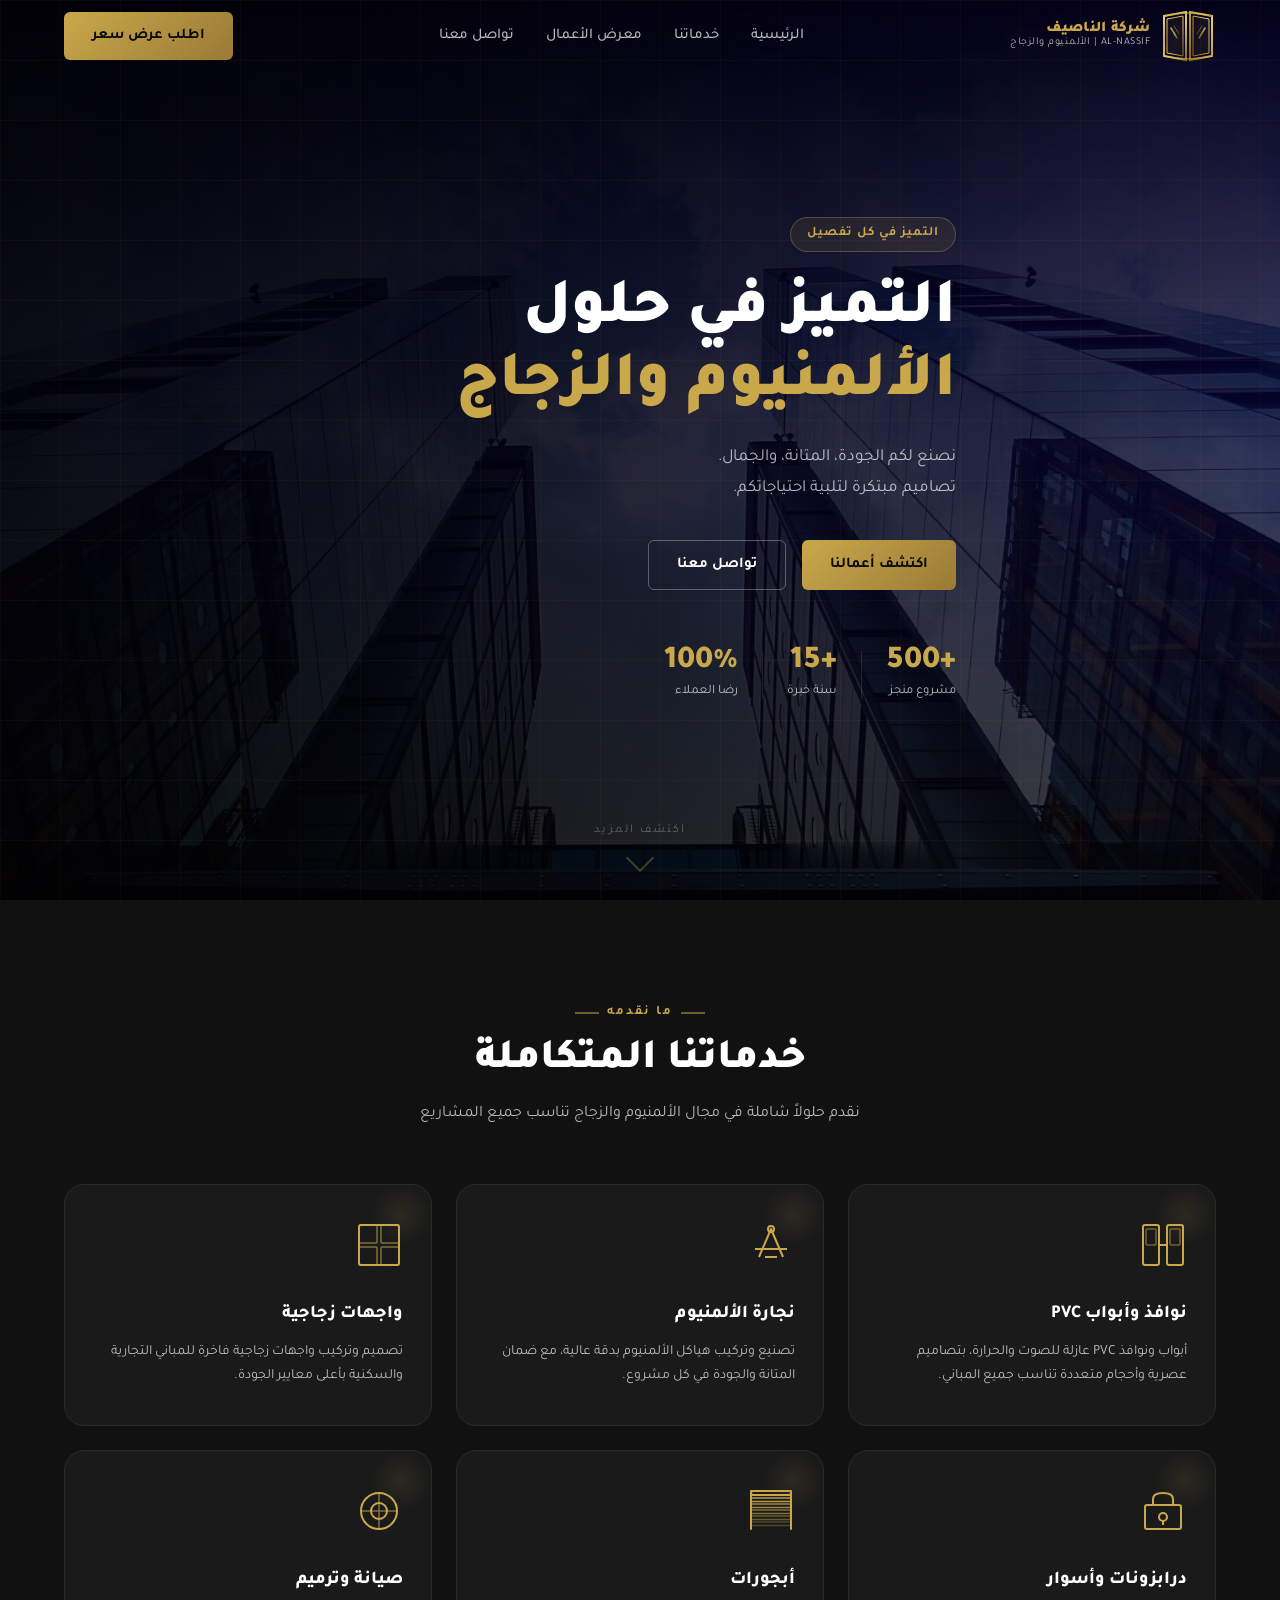
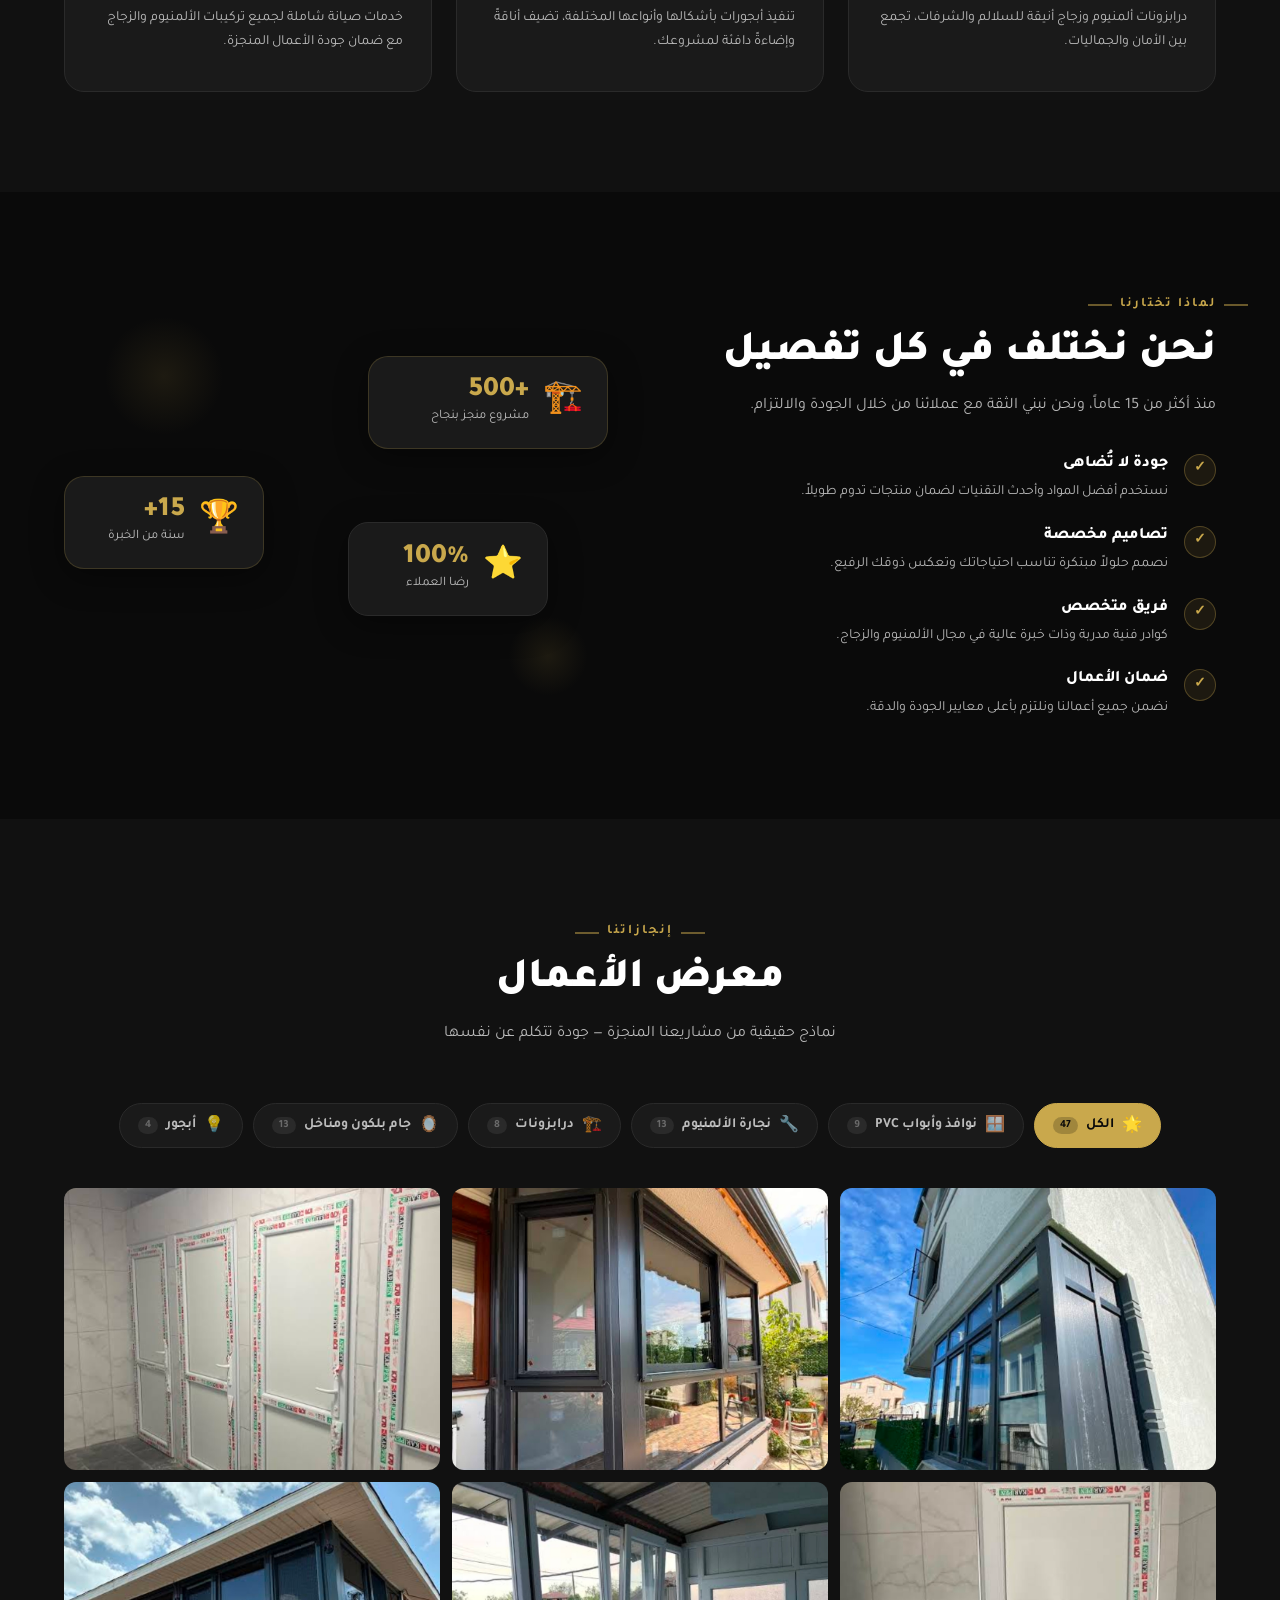
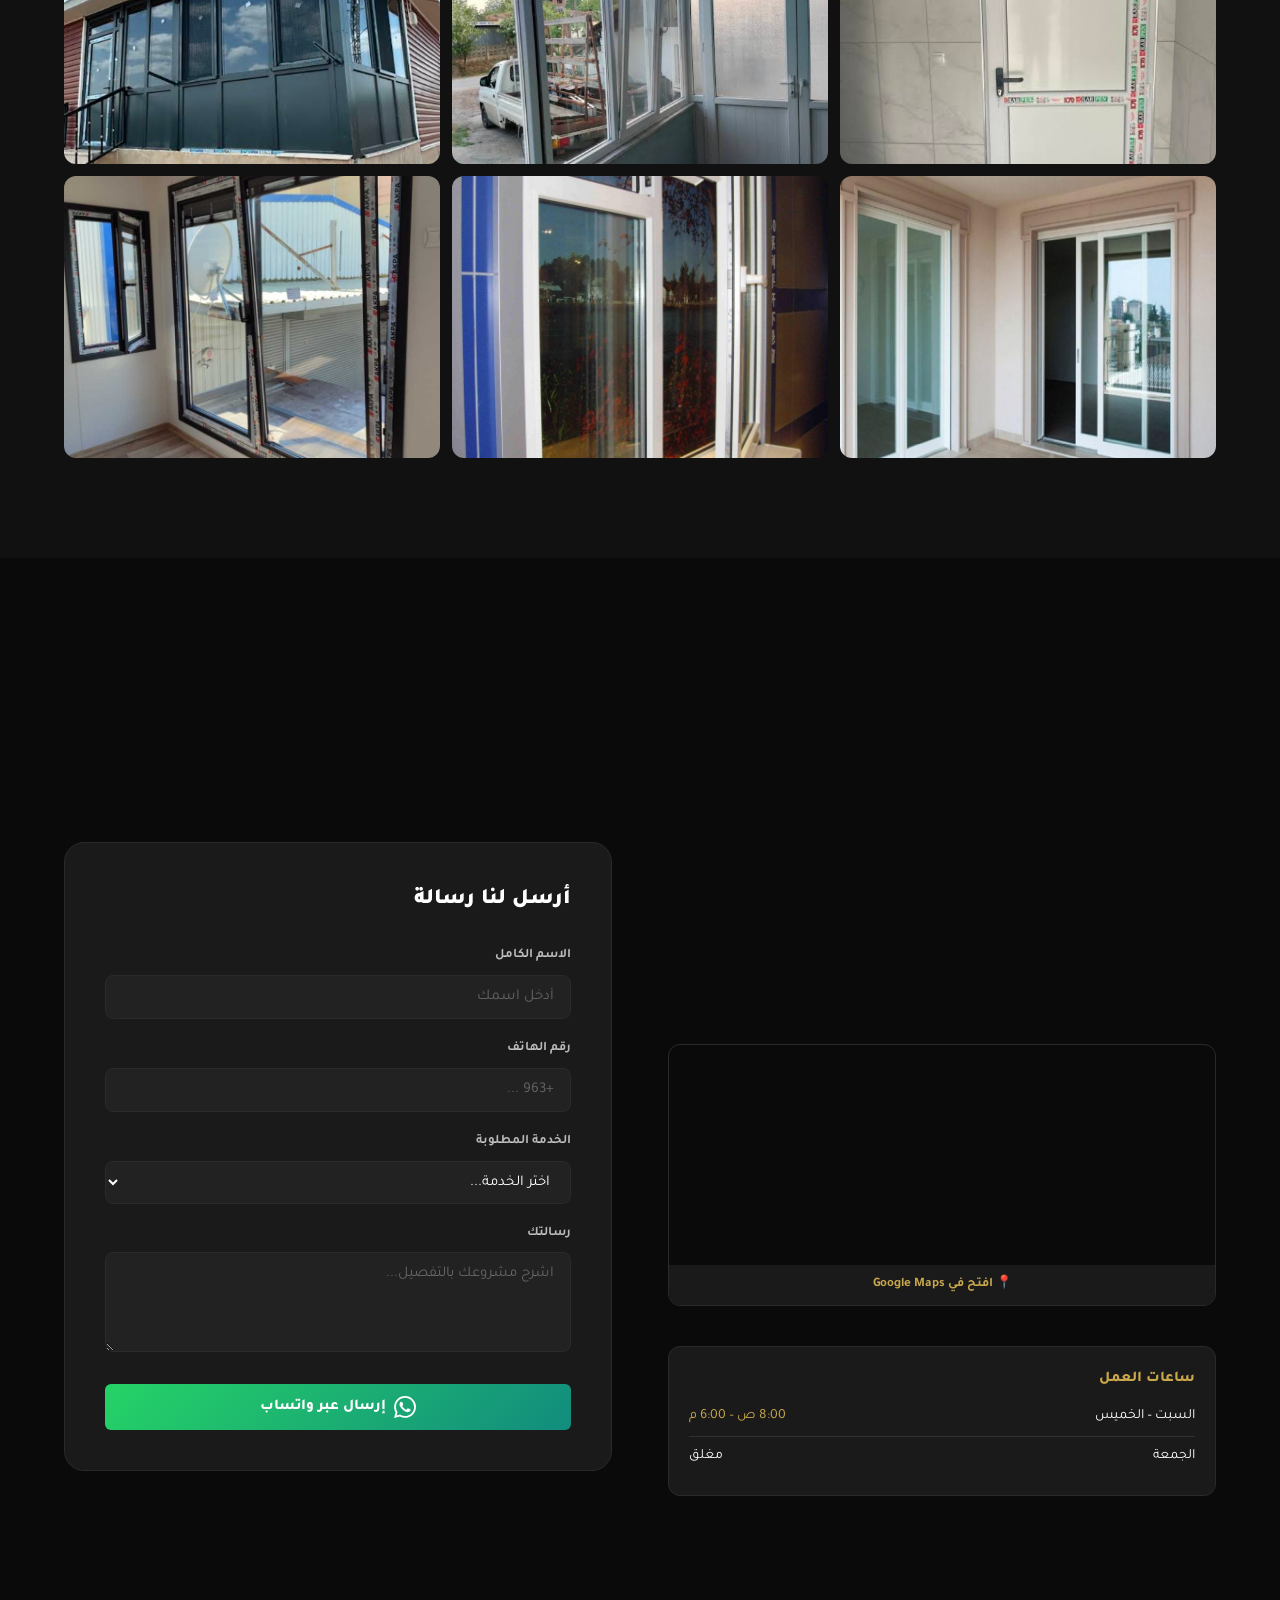
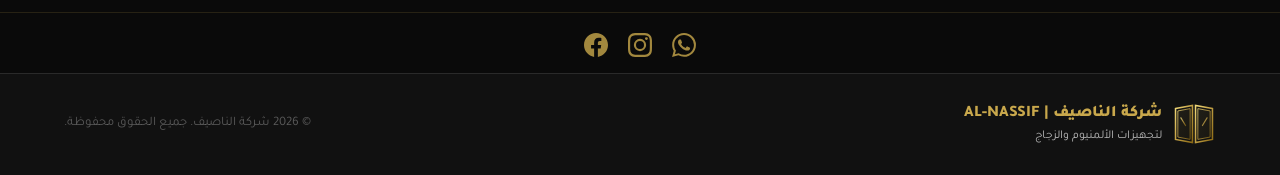
==== index.html @ 2a42f758 "Add files via upload" ====
<!DOCTYPE html>
<html lang="ar" dir="rtl">
<head>
  <meta charset="UTF-8" />
  <meta name="viewport" content="width=device-width, initial-scale=1.0" />
  <title>شركة الناصيف لتجهيزات الألمنيوم والزجاج</title>
  <link rel="preconnect" href="https://fonts.googleapis.com" />
  <link rel="preconnect" href="https://fonts.gstatic.com" crossorigin />
  <link href="https://fonts.googleapis.com/css2?family=Tajawal:wght@300;400;500;700;800;900&display=swap" rel="stylesheet" />
  <link rel="stylesheet" href="style.css" />
<title>شركة الناصيف | نوافذ وأبواب PVC وألمنيوم – حلب وأعزاز</title>
<meta name="description" content="شركة الناصيف لتجهيزات الألمنيوم والزجاج – تركيب نوافذ PVC، أبواب ألمنيوم، درابزونات، واجهات زجاجية في حلب وأعزاز  . أكثر من 15 سنة خبرة." />
<meta name="keywords" content="شبابيك PVC, أبواب ألمنيوم, شركة الناصيف, تركيب شبابيك حلب, ابحور أعزاز, درابزونات ألمنيوم, واجهات زجاجية, ريف حلب, نجارة ألمنيوم" />
<meta name="robots" content="index, follow" />
<link rel="canonical" href="https://www.al-nassif.com/" />

<!-- Open Graph (للمشاركة على سوشيال ميديا) -->
<meta property="og:title" content="شركة الناصيف | نوافذ وأبواب PVC وألمنيوم" />
<meta property="og:description" content="تركيب نوافذ PVC وأبواب ألمنيوم ودرابزونات وواجهات زجاجية في حلب وأعزاز وريف حلب." />
<meta property="og:type" content="website" />
  </head>
<body>


  <!-- ===== NAVBAR ===== -->
  <header class="navbar" id="navbar">
    <div class="container navbar__inner">
      <div class="logo">
        <div class="logo__icon">
          <svg width="56" height="52" viewBox="0 0 56 52" fill="none" xmlns="http://www.w3.org/2000/svg">
          <defs>
            <linearGradient id="g1" x1="0%" y1="0%" x2="100%" y2="100%">
              <stop offset="0%"   stop-color="#F0D878"/>
              <stop offset="30%"  stop-color="#C9A84C"/>
              <stop offset="60%"  stop-color="#E8C85A"/>
              <stop offset="100%" stop-color="#8B6914"/>
            </linearGradient>
            <linearGradient id="g2" x1="100%" y1="0%" x2="0%" y2="100%">
              <stop offset="0%"   stop-color="#F0D878"/>
              <stop offset="40%"  stop-color="#C9A84C"/>
              <stop offset="100%" stop-color="#8B6914"/>
            </linearGradient>
          </defs>
          <!-- Left door panel outer frame -->
          <path d="M4 6 L26 2 L26 50 L4 46 Z" stroke="url(#g1)" stroke-width="2" fill="none"/>
          <!-- Left door panel inner frame (inset) -->
          <path d="M7 9 L23 6 L23 46 L7 43 Z" stroke="url(#g1)" stroke-width="1" fill="url(#g1)" fill-opacity="0.07"/>
          <!-- Left panel reflection slash lines -->
          <line x1="11" y1="18" x2="17" y2="28" stroke="url(#g1)" stroke-width="1.5" stroke-linecap="round" opacity="0.8"/>
          <line x1="14" y1="16" x2="19" y2="24" stroke="url(#g1)" stroke-width="1"   stroke-linecap="round" opacity="0.5"/>

          <!-- Center vertical divider -->
          <line x1="26" y1="2"  x2="30" y2="2"  stroke="url(#g1)" stroke-width="2"/>
          <line x1="26" y1="50" x2="30" y2="50" stroke="url(#g1)" stroke-width="2"/>
          <line x1="28" y1="2"  x2="28" y2="50" stroke="url(#g1)" stroke-width="2"/>

          <!-- Right door panel outer frame -->
          <path d="M52 6 L30 2 L30 50 L52 46 Z" stroke="url(#g2)" stroke-width="2" fill="none"/>
          <!-- Right door panel inner frame -->
          <path d="M49 9 L33 6 L33 46 L49 43 Z" stroke="url(#g2)" stroke-width="1" fill="url(#g2)" fill-opacity="0.07"/>
          <!-- Right panel reflection slash lines -->
          <line x1="45" y1="18" x2="39" y2="28" stroke="url(#g2)" stroke-width="1.5" stroke-linecap="round" opacity="0.8"/>
          <line x1="42" y1="16" x2="37" y2="24" stroke="url(#g2)" stroke-width="1"   stroke-linecap="round" opacity="0.5"/>

          <!-- Top arch connector -->
          <path d="M4 6 Q28 0 52 6" stroke="url(#g1)" stroke-width="1.5" fill="none" opacity="0.6"/>
          <!-- Bottom arch connector -->
          <path d="M4 46 Q28 52 52 46" stroke="url(#g1)" stroke-width="1.5" fill="none" opacity="0.6"/>
        </svg>
        </div>
        <div class="logo__text">
          <span class="logo__name">شركة الناصيف</span>
          <span class="logo__sub">AL-NASSIF | الألمنيوم والزجاج</span>
        </div>
      </div>

      <nav class="nav__links">
        <a href="#hero">الرئيسية</a>
        <a href="#services">خدماتنا</a>
        <a href="#portfolio">معرض الأعمال</a>
        <a href="#contact">تواصل معنا</a>
      </nav>

      <a href="#contact" class="btn btn--gold">اطلب عرض سعر</a>

      <button class="hamburger" id="hamburger" aria-label="قائمة">
        <span></span><span></span><span></span>
      </button>
    </div>

    <!-- Mobile Menu -->
    <div class="mobile-menu" id="mobile-menu">
      <a href="#hero" onclick="closeMobileMenu()">الرئيسية</a>
      <a href="#services" onclick="closeMobileMenu()">خدماتنا</a>
      <a href="#portfolio" onclick="closeMobileMenu()">معرض الأعمال</a>
      <a href="#contact" onclick="closeMobileMenu()">تواصل معنا</a>
      <a href="#contact" class="btn btn--gold" onclick="closeMobileMenu()">اطلب عرض سعر</a>
    </div>
  </header>

  <!-- ===== HERO ===== -->
  <section class="hero" id="hero">
    <div class="hero__bg">
      <div class="hero__overlay"></div>
      <div class="hero__grid"></div>
    </div>
    <div class="container hero__content">
      <div class="hero__badge">التميز في كل تفصيل</div>
      <h1 class="hero__title">
        التميز في حلول<br />
        <span class="gold">الألمنيوم والزجاج</span>
      </h1>
      <p class="hero__sub">نصنع لكم الجودة، المتانة، والجمال.<br />تصاميم مبتكرة لتلبية احتياجاتكم.</p>
      <div class="hero__actions">
        <a href="#portfolio" class="btn btn--gold">اكتشف أعمالنا</a>
        <a href="#contact" class="btn btn--outline">تواصل معنا</a>
      </div>
      <div class="hero__stats">
        <div class="stat">
          <span class="stat__num">+500</span>
          <span class="stat__label">مشروع منجز</span>
        </div>
        <div class="stat__divider"></div>
        <div class="stat">
          <span class="stat__num">+15</span>
          <span class="stat__label">سنة خبرة</span>
        </div>
        <div class="stat__divider"></div>
        <div class="stat">
          <span class="stat__num">100%</span>
          <span class="stat__label">رضا العملاء</span>
        </div>
      </div>
    </div>
    <div class="hero__scroll">
      <span>اكتشف المزيد</span>
      <div class="scroll__arrow"></div>
    </div>
  </section>

  <!-- ===== SERVICES ===== -->
  <section class="services" id="services">
    <div class="container">
      <div class="section-header">
        <span class="section-tag">ما نقدمه</span>
        <h2 class="section-title">خدماتنا المتكاملة</h2>
        <p class="section-desc">نقدم حلولاً شاملة في مجال الألمنيوم والزجاج تناسب جميع المشاريع</p>
      </div>

      <div class="services__grid">

        <div class="service-card">
          <div class="service-card__icon">
            <svg width="48" height="48" viewBox="0 0 48 48" fill="none">
              <rect x="4" y="4" width="16" height="40" rx="2" stroke="#C9A84C" stroke-width="2"/>
              <rect x="28" y="4" width="16" height="40" rx="2" stroke="#C9A84C" stroke-width="2"/>
              <line x1="20" y1="24" x2="28" y2="24" stroke="#C9A84C" stroke-width="2"/>
              <rect x="7" y="8" width="10" height="16" rx="1" stroke="#C9A84C" stroke-width="1.5" opacity="0.5"/>
              <rect x="31" y="8" width="10" height="16" rx="1" stroke="#C9A84C" stroke-width="1.5" opacity="0.5"/>
            </svg>
          </div>
          <h3>نوافذ وأبواب PVC</h3>
          <p>أبواب ونوافذ PVC عازلة للصوت والحرارة، بتصاميم عصرية وأحجام متعددة تناسب جميع المباني.</p>
          <div class="service-card__line"></div>
        </div>

        <div class="service-card">
          <div class="service-card__icon">
            <svg width="48" height="48" viewBox="0 0 48 48" fill="none">
              <path d="M12 36 L24 8 L36 36" stroke="#C9A84C" stroke-width="2" stroke-linejoin="round"/>
              <path d="M8 28 L40 28" stroke="#C9A84C" stroke-width="2"/>
              <circle cx="24" cy="8" r="3" stroke="#C9A84C" stroke-width="2"/>
              <path d="M18 36 L30 36" stroke="#C9A84C" stroke-width="2"/>
            </svg>
          </div>
          <h3>نجارة الألمنيوم</h3>
          <p>تصنيع وتركيب هياكل الألمنيوم بدقة عالية، مع ضمان المتانة والجودة في كل مشروع.</p>
          <div class="service-card__line"></div>
        </div>

        <div class="service-card">
          <div class="service-card__icon">
            <svg width="48" height="48" viewBox="0 0 48 48" fill="none">
              <rect x="4" y="4" width="40" height="40" rx="2" stroke="#C9A84C" stroke-width="2"/>
              <rect x="4" y="4" width="18" height="18" rx="1" stroke="#C9A84C" stroke-width="1.5" opacity="0.6"/>
              <rect x="26" y="4" width="18" height="18" rx="1" stroke="#C9A84C" stroke-width="1.5" opacity="0.6"/>
              <rect x="4" y="26" width="18" height="18" rx="1" stroke="#C9A84C" stroke-width="1.5" opacity="0.6"/>
              <rect x="26" y="26" width="18" height="18" rx="1" stroke="#C9A84C" stroke-width="1.5" opacity="0.6"/>
            </svg>
          </div>
          <h3>واجهات زجاجية</h3>
          <p>تصميم وتركيب واجهات زجاجية فاخرة للمباني التجارية والسكنية بأعلى معايير الجودة.</p>
          <div class="service-card__line"></div>
        </div>

        <div class="service-card">
          <div class="service-card__icon">
            <svg width="48" height="48" viewBox="0 0 48 48" fill="none">
              <rect x="6" y="18" width="36" height="24" rx="2" stroke="#C9A84C" stroke-width="2"/>
              <path d="M14 18 L14 12 Q14 6 24 6 Q34 6 34 12 L34 18" stroke="#C9A84C" stroke-width="2" fill="none"/>
              <circle cx="24" cy="30" r="4" stroke="#C9A84C" stroke-width="2"/>
              <line x1="24" y1="34" x2="24" y2="38" stroke="#C9A84C" stroke-width="2"/>
            </svg>
          </div>
          <h3>درابزونات وأسوار</h3>
          <p>درابزونات ألمنيوم وزجاج أنيقة للسلالم والشرفات، تجمع بين الأمان والجماليات.</p>
          <div class="service-card__line"></div>
        </div>
<div class="service-card">
  <div class="service-card__icon">
    <svg width="48" height="48" viewBox="0 0 48 48" fill="none">
      <rect x="4" y="4" width="40" height="4" rx="2" stroke="#C9A84C" stroke-width="2" fill="none"/>
      <rect x="4" y="11" width="40" height="3.5" rx="1.5" stroke="#C9A84C" stroke-width="1.5" opacity="0.9" fill="none"/>
      <rect x="4" y="17" width="40" height="3.5" rx="1.5" stroke="#C9A84C" stroke-width="1.5" opacity="0.75" fill="none"/>
      <rect x="4" y="23" width="40" height="3.5" rx="1.5" stroke="#C9A84C" stroke-width="1.5" opacity="0.6" fill="none"/>
      <rect x="4" y="29" width="40" height="3.5" rx="1.5" stroke="#C9A84C" stroke-width="1.5" opacity="0.45" fill="none"/>
      <rect x="4" y="35" width="40" height="3.5" rx="1.5" stroke="#C9A84C" stroke-width="1.5" opacity="0.3" fill="none"/>
      <line x1="4" y1="4" x2="4" y2="42" stroke="#C9A84C" stroke-width="2" stroke-linecap="round"/>
      <line x1="44" y1="4" x2="44" y2="42" stroke="#C9A84C" stroke-width="2" stroke-linecap="round"/>
    </svg>
  </div>
  <h3>أبجورات</h3>
  <p>تنفيذ أبجورات بأشكالها وأنواعها المختلفة، تضيف أناقةً وإضاءةً دافئة لمشروعك.</p>
  <div class="service-card__line"></div>
</div>

        <div class="service-card">
          <div class="service-card__icon">
            <svg width="48" height="48" viewBox="0 0 48 48" fill="none">
              <circle cx="24" cy="24" r="18" stroke="#C9A84C" stroke-width="2"/>
              <path d="M24 6 L24 42 M6 24 L42 24" stroke="#C9A84C" stroke-width="1.5" opacity="0.6"/>
              <circle cx="24" cy="24" r="8" stroke="#C9A84C" stroke-width="2"/>
            </svg>
          </div>
          <h3>صيانة وترميم</h3>
          <p>خدمات صيانة شاملة لجميع تركيبات الألمنيوم والزجاج مع ضمان جودة الأعمال المنجزة.</p>
          <div class="service-card__line"></div>
        </div>

      </div>
    </div>
  </section>

  <!-- ===== WHY US ===== -->
  <section class="why-us">
    <div class="container">
      <div class="why-us__inner">
        <div class="why-us__content">
          <span class="section-tag">لماذا تختارنا</span>
          <h2 class="section-title" style="text-align:right;">نحن نختلف في كل تفصيل</h2>
          <p class="section-desc" style="text-align:right;">منذ أكثر من 15 عاماً، ونحن نبني الثقة مع عملائنا من خلال الجودة والالتزام.</p>

          <div class="why-list">
            <div class="why-item">
              <div class="why-item__icon">✓</div>
              <div>
                <h4>جودة لا تُضاهى</h4>
                <p>نستخدم أفضل المواد وأحدث التقنيات لضمان منتجات تدوم طويلاً.</p>
              </div>
            </div>
            <div class="why-item">
              <div class="why-item__icon">✓</div>
              <div>
                <h4>تصاميم مخصصة</h4>
                <p>نصمم حلولاً مبتكرة تناسب احتياجاتك وتعكس ذوقك الرفيع.</p>
              </div>
            </div>
            <div class="why-item">
              <div class="why-item__icon">✓</div>
              <div>
                <h4>فريق متخصص</h4>
                <p>كوادر فنية مدربة وذات خبرة عالية في مجال الألمنيوم والزجاج.</p>
              </div>
            </div>
            <div class="why-item">
              <div class="why-item__icon">✓</div>
              <div>
                <h4>ضمان الأعمال</h4>
                <p>نضمن جميع أعمالنا ونلتزم بأعلى معايير الجودة والدقة.</p>
              </div>
            </div>
          </div>
        </div>

        <div class="why-us__visual">
          <div class="visual__card visual__card--main">
            <div class="visual__card-icon">🏗️</div>
            <div class="visual__card-text">
              <span class="visual__num">+500</span>
              <span>مشروع منجز بنجاح</span>
            </div>
          </div>
          <div class="visual__card visual__card--secondary">
            <div class="visual__card-icon">⭐</div>
            <div class="visual__card-text">
              <span class="visual__num">100%</span>
              <span>رضا العملاء</span>
            </div>
          </div>
          <div class="visual__card visual__card--accent">
            <div class="visual__card-icon">🏆</div>
            <div class="visual__card-text">
              <span class="visual__num">15+</span>
              <span>سنة من الخبرة</span>
            </div>
          </div>
          <div class="visual__deco visual__deco--1"></div>
          <div class="visual__deco visual__deco--2"></div>
        </div>
      </div>
    </div>
  </section>

  <!-- ===== PORTFOLIO ===== -->
  <section class="portfolio" id="portfolio">
    <div class="container">
      <div class="section-header">
        <span class="section-tag">إنجازاتنا</span>
        <h2 class="section-title">معرض الأعمال</h2>
        <p class="section-desc">نماذج حقيقية من مشاريعنا المنجزة — جودة تتكلم عن نفسها</p>
      </div>

      <!-- Category Tabs -->
      <div class="portfolio__tabs">
        <button class="tab-btn active" data-tab="all">
          <span class="tab-icon">🌟</span>
          <span>الكل</span>
          <span class="tab-count">47</span>
        </button>
        <button class="tab-btn" data-tab="pvc">
          <span class="tab-icon">🪟</span>
          <span>نوافذ وأبواب PVC</span>
          <span class="tab-count">9</span>
        </button>
        <button class="tab-btn" data-tab="aluminum">
          <span class="tab-icon">🔧</span>
          <span>نجارة الألمنيوم</span>
          <span class="tab-count">13</span>
        </button>
        <button class="tab-btn" data-tab="railings">
          <span class="tab-icon">🏗️</span>
          <span>درابزونات</span>
          <span class="tab-count">8</span>
        </button>
        <button class="tab-btn" data-tab="balcony-glass">
          <span class="tab-icon">🪞</span>
          <span>جام بلكون ومناخل</span>
          <span class="tab-count">13</span>
        </button>
        <button class="tab-btn" data-tab="abajour">
          <span class="tab-icon">💡</span>
          <span>أبجور</span>
          <span class="tab-count">4</span>
        </button>
      </div>

      <!-- PVC -->
      <div class="portfolio__panel active" data-panel="pvc">
        <div class="portfolio__grid">
          <div class="portfolio-item" onclick="openLightbox('images/pvc/pvc-1.jpeg', 'نوافذ وأبواب PVC')">
            <img src="images/pvc/pvc-1.jpeg" alt="نوافذ PVC 1" loading="lazy"/>
            <div class="portfolio-item__overlay"><span>عرض الصورة</span></div>
          </div>
          <div class="portfolio-item" onclick="openLightbox('images/pvc/pvc-2.jpeg', 'نوافذ وأبواب PVC')">
            <img src="images/pvc/pvc-2.jpeg" alt="نوافذ PVC 2" loading="lazy"/>
            <div class="portfolio-item__overlay"><span>عرض الصورة</span></div>
          </div>
          <div class="portfolio-item" onclick="openLightbox('images/pvc/pvc-3.jpeg', 'نوافذ وأبواب PVC')">
            <img src="images/pvc/pvc-3.jpeg" alt="نوافذ PVC 3" loading="lazy"/>
            <div class="portfolio-item__overlay"><span>عرض الصورة</span></div>
          </div>
          <div class="portfolio-item" onclick="openLightbox('images/pvc/pvc-4.jpeg', 'نوافذ وأبواب PVC')">
            <img src="images/pvc/pvc-4.jpeg" alt="نوافذ PVC 4" loading="lazy"/>
            <div class="portfolio-item__overlay"><span>عرض الصورة</span></div>
          </div>
          <div class="portfolio-item" onclick="openLightbox('images/pvc/pvc-5.jpeg', 'نوافذ وأبواب PVC')">
            <img src="images/pvc/pvc-5.jpeg" alt="نوافذ PVC 5" loading="lazy"/>
            <div class="portfolio-item__overlay"><span>عرض الصورة</span></div>
          </div>
          <div class="portfolio-item" onclick="openLightbox('images/pvc/pvc-6.jpeg', 'نوافذ وأبواب PVC')">
            <img src="images/pvc/pvc-6.jpeg" alt="نوافذ PVC 6" loading="lazy"/>
            <div class="portfolio-item__overlay"><span>عرض الصورة</span></div>
          </div>
          <div class="portfolio-item" onclick="openLightbox('images/pvc/pvc-7.jpeg', 'نوافذ وأبواب PVC')">
            <img src="images/pvc/pvc-7.jpeg" alt="نوافذ PVC 7" loading="lazy"/>
            <div class="portfolio-item__overlay"><span>عرض الصورة</span></div>
          </div>
          <div class="portfolio-item" onclick="openLightbox('images/pvc/pvc-8.jpeg', 'نوافذ وأبواب PVC')">
            <img src="images/pvc/pvc-8.jpeg" alt="نوافذ PVC 8" loading="lazy"/>
            <div class="portfolio-item__overlay"><span>عرض الصورة</span></div>
          </div>
          <div class="portfolio-item" onclick="openLightbox('images/pvc/pvc-9.jpeg', 'نوافذ وأبواب PVC')">
            <img src="images/pvc/pvc-9.jpeg" alt="نوافذ PVC 9" loading="lazy"/>
            <div class="portfolio-item__overlay"><span>عرض الصورة</span></div>
          </div>
        </div>
      </div>

      <!-- Aluminum -->
      <div class="portfolio__panel" data-panel="aluminum">
        <div class="portfolio__grid">
          <div class="portfolio-item" onclick="openLightbox('images/aluminum/aluminum-1.jpeg', 'نجارة الألمنيوم')">
            <img src="images/aluminum/aluminum-1.jpeg" alt="نجارة ألمنيوم 1" loading="lazy"/>
            <div class="portfolio-item__overlay"><span>عرض الصورة</span></div>
          </div>
          <div class="portfolio-item" onclick="openLightbox('images/aluminum/aluminum-2.jpeg', 'نجارة الألمنيوم')">
            <img src="images/aluminum/aluminum-2.jpeg" alt="نجارة ألمنيوم 2" loading="lazy"/>
            <div class="portfolio-item__overlay"><span>عرض الصورة</span></div>
          </div>
          <div class="portfolio-item" onclick="openLightbox('images/aluminum/aluminum-3.jpeg', 'نجارة الألمنيوم')">
            <img src="images/aluminum/aluminum-3.jpeg" alt="نجارة ألمنيوم 3" loading="lazy"/>
            <div class="portfolio-item__overlay"><span>عرض الصورة</span></div>
          </div>
          <div class="portfolio-item" onclick="openLightbox('images/aluminum/aluminum-4.jpeg', 'نجارة الألمنيوم')">
            <img src="images/aluminum/aluminum-4.jpeg" alt="نجارة ألمنيوم 4" loading="lazy"/>
            <div class="portfolio-item__overlay"><span>عرض الصورة</span></div>
          </div>
          <div class="portfolio-item" onclick="openLightbox('images/aluminum/aluminum-5.jpeg', 'نجارة الألمنيوم')">
            <img src="images/aluminum/aluminum-5.jpeg" alt="نجارة ألمنيوم 5" loading="lazy"/>
            <div class="portfolio-item__overlay"><span>عرض الصورة</span></div>
          </div>
          <div class="portfolio-item" onclick="openLightbox('images/aluminum/aluminum-6.jpeg', 'نجارة الألمنيوم')">
            <img src="images/aluminum/aluminum-6.jpeg" alt="نجارة ألمنيوم 6" loading="lazy"/>
            <div class="portfolio-item__overlay"><span>عرض الصورة</span></div>
          </div>
          <div class="portfolio-item" onclick="openLightbox('images/aluminum/aluminum-7.jpeg', 'نجارة الألمنيوم')">
            <img src="images/aluminum/aluminum-7.jpeg" alt="نجارة ألمنيوم 7" loading="lazy"/>
            <div class="portfolio-item__overlay"><span>عرض الصورة</span></div>
          </div>
          <div class="portfolio-item" onclick="openLightbox('images/aluminum/aluminum-8.jpeg', 'نجارة الألمنيوم')">
            <img src="images/aluminum/aluminum-8.jpeg" alt="نجارة ألمنيوم 8" loading="lazy"/>
            <div class="portfolio-item__overlay"><span>عرض الصورة</span></div>
          </div>
          <div class="portfolio-item" onclick="openLightbox('images/aluminum/aluminum-9.jpeg', 'نجارة الألمنيوم')">
            <img src="images/aluminum/aluminum-9.jpeg" alt="نجارة ألمنيوم 9" loading="lazy"/>
            <div class="portfolio-item__overlay"><span>عرض الصورة</span></div>
          </div>
          <div class="portfolio-item" onclick="openLightbox('images/aluminum/aluminum-10.jpeg', 'نجارة الألمنيوم')">
            <img src="images/aluminum/aluminum-10.jpeg" alt="نجارة ألمنيوم 10" loading="lazy"/>
            <div class="portfolio-item__overlay"><span>عرض الصورة</span></div>
          </div>
          <div class="portfolio-item" onclick="openLightbox('images/aluminum/aluminum-11.jpeg', 'نجارة الألمنيوم')">
            <img src="images/aluminum/aluminum-11.jpeg" alt="نجارة ألمنيوم 11" loading="lazy"/>
            <div class="portfolio-item__overlay"><span>عرض الصورة</span></div>
          </div>
          <div class="portfolio-item" onclick="openLightbox('images/aluminum/aluminum-12.jpeg', 'نجارة الألمنيوم')">
            <img src="images/aluminum/aluminum-12.jpeg" alt="نجارة ألمنيوم 12" loading="lazy"/>
            <div class="portfolio-item__overlay"><span>عرض الصورة</span></div>
          </div>
          <div class="portfolio-item" onclick="openLightbox('images/aluminum/aluminum-13.jpeg', 'نجارة الألمنيوم')">
            <img src="images/aluminum/aluminum-13.jpeg" alt="نجارة ألمنيوم 13" loading="lazy"/>
            <div class="portfolio-item__overlay"><span>عرض الصورة</span></div>
          </div>
        </div>
      </div>

      <!-- Railings -->
      <div class="portfolio__panel" data-panel="railings">
        <div class="portfolio__grid">
          <div class="portfolio-item" onclick="openLightbox('images/railings/railings-1.jpeg', 'درابزونات')">
            <img src="images/railings/railings-1.jpeg" alt="درابزون 1" loading="lazy"/>
            <div class="portfolio-item__overlay"><span>عرض الصورة</span></div>
          </div>
          <div class="portfolio-item" onclick="openLightbox('images/railings/railings-2.jpeg', 'درابزونات')">
            <img src="images/railings/railings-2.jpeg" alt="درابزون 2" loading="lazy"/>
            <div class="portfolio-item__overlay"><span>عرض الصورة</span></div>
          </div>
          <div class="portfolio-item" onclick="openLightbox('images/railings/railings-3.jpeg', 'درابزونات')">
            <img src="images/railings/railings-3.jpeg" alt="درابزون 3" loading="lazy"/>
            <div class="portfolio-item__overlay"><span>عرض الصورة</span></div>
          </div>
          <div class="portfolio-item" onclick="openLightbox('images/railings/railings-4.jpeg', 'درابزونات')">
            <img src="images/railings/railings-4.jpeg" alt="درابزون 4" loading="lazy"/>
            <div class="portfolio-item__overlay"><span>عرض الصورة</span></div>
          </div>
          <div class="portfolio-item" onclick="openLightbox('images/railings/railings-5.jpeg', 'درابزونات')">
            <img src="images/railings/railings-5.jpeg" alt="درابزون 5" loading="lazy"/>
            <div class="portfolio-item__overlay"><span>عرض الصورة</span></div>
          </div>
          <div class="portfolio-item" onclick="openLightbox('images/railings/railings-6.jpeg', 'درابزونات')">
            <img src="images/railings/railings-6.jpeg" alt="درابزون 6" loading="lazy"/>
            <div class="portfolio-item__overlay"><span>عرض الصورة</span></div>
          </div>
          <div class="portfolio-item" onclick="openLightbox('images/railings/railings-7.jpeg', 'درابزونات')">
            <img src="images/railings/railings-7.jpeg" alt="درابزون 7" loading="lazy"/>
            <div class="portfolio-item__overlay"><span>عرض الصورة</span></div>
          </div>
          <div class="portfolio-item" onclick="openLightbox('images/railings/railings-8.jpeg', 'درابزونات')">
            <img src="images/railings/railings-8.jpeg" alt="درابزون 8" loading="lazy"/>
            <div class="portfolio-item__overlay"><span>عرض الصورة</span></div>
          </div>
        </div>
      </div>

      <!-- Balcony Glass -->
      <div class="portfolio__panel" data-panel="balcony-glass">
        <div class="portfolio__grid">
          <div class="portfolio-item" onclick="openLightbox('images/balcony-glass/balcony-glass-1.jpeg', 'جام بلكون ومناخل')">
            <img src="images/balcony-glass/balcony-glass-1.jpeg" alt="جام بلكون 1" loading="lazy"/>
            <div class="portfolio-item__overlay"><span>عرض الصورة</span></div>
          </div>
          <div class="portfolio-item" onclick="openLightbox('images/balcony-glass/balcony-glass-2.jpeg', 'جام بلكون ومناخل')">
            <img src="images/balcony-glass/balcony-glass-2.jpeg" alt="جام بلكون 2" loading="lazy"/>
            <div class="portfolio-item__overlay"><span>عرض الصورة</span></div>
          </div>
          <div class="portfolio-item" onclick="openLightbox('images/balcony-glass/balcony-glass-3.jpeg', 'جام بلكون ومناخل')">
            <img src="images/balcony-glass/balcony-glass-3.jpeg" alt="جام بلكون 3" loading="lazy"/>
            <div class="portfolio-item__overlay"><span>عرض الصورة</span></div>
          </div>
          <div class="portfolio-item" onclick="openLightbox('images/balcony-glass/balcony-glass-4.jpeg', 'جام بلكون ومناخل')">
            <img src="images/balcony-glass/balcony-glass-4.jpeg" alt="جام بلكون 4" loading="lazy"/>
            <div class="portfolio-item__overlay"><span>عرض الصورة</span></div>
          </div>
          <div class="portfolio-item" onclick="openLightbox('images/balcony-glass/balcony-glass-5.jpeg', 'جام بلكون ومناخل')">
            <img src="images/balcony-glass/balcony-glass-5.jpeg" alt="جام بلكون 5" loading="lazy"/>
            <div class="portfolio-item__overlay"><span>عرض الصورة</span></div>
          </div>
          <div class="portfolio-item" onclick="openLightbox('images/balcony-glass/balcony-glass-6.jpeg', 'جام بلكون ومناخل')">
            <img src="images/balcony-glass/balcony-glass-6.jpeg" alt="جام بلكون 6" loading="lazy"/>
            <div class="portfolio-item__overlay"><span>عرض الصورة</span></div>
          </div>
          <div class="portfolio-item" onclick="openLightbox('images/balcony-glass/balcony-glass-7.jpeg', 'جام بلكون ومناخل')">
            <img src="images/balcony-glass/balcony-glass-7.jpeg" alt="جام بلكون 7" loading="lazy"/>
            <div class="portfolio-item__overlay"><span>عرض الصورة</span></div>
          </div>
          <div class="portfolio-item" onclick="openLightbox('images/balcony-glass/balcony-glass-8.jpeg', 'جام بلكون ومناخل')">
            <img src="images/balcony-glass/balcony-glass-8.jpeg" alt="جام بلكون 8" loading="lazy"/>
            <div class="portfolio-item__overlay"><span>عرض الصورة</span></div>
          </div>
          <div class="portfolio-item" onclick="openLightbox('images/balcony-glass/balcony-glass-9.jpeg', 'جام بلكون ومناخل')">
            <img src="images/balcony-glass/balcony-glass-9.jpeg" alt="جام بلكون 9" loading="lazy"/>
            <div class="portfolio-item__overlay"><span>عرض الصورة</span></div>
          </div>
          <div class="portfolio-item" onclick="openLightbox('images/balcony-glass/balcony-glass-10.jpeg', 'جام بلكون ومناخل')">
            <img src="images/balcony-glass/balcony-glass-10.jpeg" alt="جام بلكون 10" loading="lazy"/>
            <div class="portfolio-item__overlay"><span>عرض الصورة</span></div>
          </div>
          <div class="portfolio-item" onclick="openLightbox('images/balcony-glass/balcony-glass-11.jpeg', 'جام بلكون ومناخل')">
            <img src="images/balcony-glass/balcony-glass-11.jpeg" alt="جام بلكون 11" loading="lazy"/>
            <div class="portfolio-item__overlay"><span>عرض الصورة</span></div>
          </div>
          <div class="portfolio-item" onclick="openLightbox('images/balcony-glass/balcony-glass-12.jpeg', 'جام بلكون ومناخل')">
            <img src="images/balcony-glass/balcony-glass-12.jpeg" alt="جام بلكون 12" loading="lazy"/>
            <div class="portfolio-item__overlay"><span>عرض الصورة</span></div>
          </div>
          
        </div>
      </div>

      <!-- Abajour -->
      <div class="portfolio__panel" data-panel="abajour">
        <div class="portfolio__grid portfolio__grid--centered">
          <div class="portfolio-item" onclick="openLightbox('images/abajour/abajour-1.jpeg', 'أبجور')">
            <img src="images/abajour/abajour-1.jpeg" alt="أبجور 1" loading="lazy"/>
            <div class="portfolio-item__overlay"><span>عرض الصورة</span></div>
          </div>
          <div class="portfolio-item" onclick="openLightbox('images/abajour/abajour-2.jpeg', 'أبجور')">
            <img src="images/abajour/abajour-2.jpeg" alt="أبجور 2" loading="lazy"/>
            <div class="portfolio-item__overlay"><span>عرض الصورة</span></div>
          </div>
          <div class="portfolio-item" onclick="openLightbox('images/abajour/abajour-3.jpeg', 'أبجور')">
            <img src="images/abajour/abajour-3.jpeg" alt="أبجور 3" loading="lazy"/>
            <div class="portfolio-item__overlay"><span>عرض الصورة</span></div>
          </div>
          <div class="portfolio-item" onclick="openLightbox('images/abajour/abajour-4.jpeg', 'أبجور')">
            <img src="images/abajour/abajour-4.jpeg" alt="أبجور 4" loading="lazy"/>
            <div class="portfolio-item__overlay"><span>عرض الصورة</span></div>
          </div>
        </div>
      </div>

    </div>
  </section>

  <!-- ===== LIGHTBOX ===== -->
  <div class="lightbox" id="lightbox" onclick="closeLightbox(event)">
    <button class="lightbox__close" onclick="closeLightboxBtn()">✕</button>
    <div class="lightbox__inner">
      <button class="lightbox__nav lightbox__nav--prev" onclick="lightboxNav(-1)">&#8249;</button>
      <div class="lightbox__img-wrap">
        <img src="" alt="" id="lightbox-img"/>
        <div class="lightbox__caption" id="lightbox-caption"></div>
      </div>
      <button class="lightbox__nav lightbox__nav--next" onclick="lightboxNav(1)">&#8250;</button>
    </div>
  </div>

  <!-- ===== CONTACT ===== -->
  <section class="contact" id="contact">
    <div class="container">
      <div class="section-header">
        <span class="section-tag">تحدث معنا</span>
        <h2 class="section-title">تواصل معنا</h2>
        <p class="section-desc">نحن هنا لمساعدتك. تواصل معنا الآن واحصل على عرض سعر مجاني</p>
      </div>

      <div class="contact__inner">

        <div class="contact__info">

          <div class="contact-card">
            <div class="contact-card__icon">
              <svg width="24" height="24" viewBox="0 0 24 24" fill="none">
                <path d="M6.6 10.8c1.4 2.8 3.8 5.1 6.6 6.6l2.2-2.2c.3-.3.7-.4 1-.2 1.1.4 2.3.6 3.6.6.6 0 1 .4 1 1V20c0 .6-.4 1-1 1-9.4 0-17-7.6-17-17 0-.6.4-1 1-1h3.5c.6 0 1 .4 1 1 0 1.3.2 2.5.6 3.6.1.3 0 .7-.2 1L6.6 10.8z" stroke="#C9A84C" stroke-width="1.5"/>
              </svg>
            </div>
            <div>
              <span class="contact-card__label">اتصل بنا</span>
              <a href="tel:+963212130310" class="contact-card__value">+963967138089</a>
            </div>
          </div>

       

          <div class="contact-card">
            <div class="contact-card__icon">
              <svg width="24" height="24" viewBox="0 0 24 24" fill="none">
                <rect x="3" y="5" width="18" height="14" rx="2" stroke="#C9A84C" stroke-width="1.5"/>
                <path d="M3 9l9 6 9-6" stroke="#C9A84C" stroke-width="1.5"/>
              </svg>
            </div>
            <div>
              <span class="contact-card__label">البريد الإلكتروني</span>
              <a href="mailto:info@al-nassif.com" class="contact-card__value">islamnassef150@gmail.com</a>
            </div>
          </div>

          
<div class="map-wrap">
  <iframe
    src="https://www.google.com/maps?q=H2MM%2B57H,+A%27zaz,+Syria&output=embed"
    width="100%"
    height="220"
    style="border:0; border-radius:12px; display:block;"
    allowfullscreen=""
    loading="lazy"
    title="موقع شركة الناصيف">
  </iframe>
  <a href="https://maps.google.com/?q=H2MM+57H,+A'zaz,+Syria"
     target="_blank"
     class="map-link">
    📍 افتح في Google Maps
  </a>
</div>  
          <div class="working-hours">
            <h4>ساعات العمل</h4>
            <div class="hours-row">
              <span>السبت – الخميس</span>
              <span class="gold">8:00 ص – 6:00 م</span>
            </div>
            <div class="hours-row">
              <span>الجمعة</span>
              <span>مغلق</span>
            </div>
          </div>
        </div>

        <div class="contact__form-wrap">
          <form class="contact__form" id="contact-form">
            <h3>أرسل لنا رسالة</h3>

            <div class="form-group">
              <label for="name">الاسم الكامل</label>
              <input type="text" id="name" name="name" placeholder="أدخل اسمك" required />
            </div>

            <div class="form-group">
              <label for="phone">رقم الهاتف</label>
              <input type="tel" id="phone" name="phone" placeholder="+963 ..." required />
            </div>

            <div class="form-group">
              <label for="service">الخدمة المطلوبة</label>
              <select id="service" name="service">
                <option value="">اختر الخدمة...</option>
                <option>نوافذ وأبواب PVC</option>
                <option>نجارة الألمنيوم</option>
                <option>واجهات زجاجية</option>
                <option>درابزونات وأسوار</option>
                <option>أسقف زجاجية</option>
                <option>صيانة وترميم</option>
                <option>أخرى</option>
              </select>
            </div>

            <div class="form-group">
              <label for="message">رسالتك</label>
              <textarea id="message" name="message" rows="4" placeholder="اشرح مشروعك بالتفصيل..."></textarea>
            </div>

            <button type="submit" class="btn btn--whatsapp btn--full">
              <svg width="22" height="22" viewBox="0 0 24 24" fill="currentColor">
                <path d="M17.472 14.382c-.297-.149-1.758-.867-2.03-.967-.273-.099-.471-.148-.67.15-.197.297-.767.966-.94 1.164-.173.199-.347.223-.644.075-.297-.15-1.255-.463-2.39-1.475-.883-.788-1.48-1.761-1.653-2.059-.173-.297-.018-.458.13-.606.134-.133.298-.347.446-.52.149-.174.198-.298.298-.497.099-.198.05-.371-.025-.52-.075-.149-.669-1.612-.916-2.207-.242-.579-.487-.5-.669-.51-.173-.008-.371-.01-.57-.01-.198 0-.52.074-.792.372-.272.297-1.04 1.016-1.04 2.479 0 1.462 1.065 2.875 1.213 3.074.149.198 2.096 3.2 5.077 4.487.709.306 1.262.489 1.694.625.712.227 1.36.195 1.871.118.571-.085 1.758-.719 2.006-1.413.248-.694.248-1.289.173-1.413-.074-.124-.272-.198-.57-.347m-5.421 7.403h-.004a9.87 9.87 0 01-5.031-1.378l-.361-.214-3.741.982.998-3.648-.235-.374a9.86 9.86 0 01-1.51-5.26c.001-5.45 4.436-9.884 9.888-9.884 2.64 0 5.122 1.03 6.988 2.898a9.825 9.825 0 012.893 6.994c-.003 5.45-4.437 9.884-9.885 9.884m8.413-18.297A11.815 11.815 0 0012.05 0C5.495 0 .16 5.335.157 11.892c0 2.096.547 4.142 1.588 5.945L.057 24l6.305-1.654a11.882 11.882 0 005.683 1.448h.005c6.554 0 11.89-5.335 11.893-11.893a11.821 11.821 0 00-3.48-8.413z"/>
              </svg>
              <span>إرسال عبر واتساب</span>
            </button>

            <div class="form-success" id="form-success">
              ✓ شكراً! سيتم فتح واتساب لإرسال رسالتك.
            </div>
          </form>
        </div>

      </div>
    </div>
  </section>
    <div class="footer__social-bar">
  <a href="https://wa.me/905315402008" target="_blank" class="footer-icon-btn">
    <svg width="24" height="24" viewBox="0 0 24 24" fill="currentColor">
      <path d="M17.472 14.382c-.297-.149-1.758-.867-2.03-.967-.273-.099-.471-.148-.67.15-.197.297-.767.966-.94 1.164-.173.199-.347.223-.644.075-.297-.15-1.255-.463-2.39-1.475-.883-.788-1.48-1.761-1.653-2.059-.173-.297-.018-.458.13-.606.134-.133.298-.347.446-.52.149-.174.198-.298.298-.497.099-.198.05-.371-.025-.52-.075-.149-.669-1.612-.916-2.207-.242-.579-.487-.5-.669-.51-.173-.008-.371-.01-.57-.01-.198 0-.52.074-.792.372-.272.297-1.04 1.016-1.04 2.479 0 1.462 1.065 2.875 1.213 3.074.149.198 2.096 3.2 5.077 4.487.709.306 1.262.489 1.694.625.712.227 1.36.195 1.871.118.571-.085 1.758-.719 2.006-1.413.248-.694.248-1.289.173-1.413-.074-.124-.272-.198-.57-.347m-5.421 7.403h-.004a9.87 9.87 0 01-5.031-1.378l-.361-.214-3.741.982.998-3.648-.235-.374a9.86 9.86 0 01-1.51-5.26c.001-5.45 4.436-9.884 9.888-9.884 2.64 0 5.122 1.03 6.988 2.898a9.825 9.825 0 012.893 6.994c-.003 5.45-4.437 9.884-9.885 9.884m8.413-18.297A11.815 11.815 0 0012.05 0C5.495 0 .16 5.335.157 11.892c0 2.096.547 4.142 1.588 5.945L.057 24l6.305-1.654a11.882 11.882 0 005.683 1.448h.005c6.554 0 11.89-5.335 11.893-11.893a11.821 11.821 0 00-3.48-8.413z"/>
    </svg>
  </a>
  <a href="https://www.instagram.com/al_nasif_pvc?igsh=c2tjdnpsNzd3djVl" target="_blank" class="footer-icon-btn">
    <svg width="24" height="24" viewBox="0 0 24 24" fill="currentColor">
      <path d="M12 2.163c3.204 0 3.584.012 4.85.07 3.252.148 4.771 1.691 4.919 4.919.058 1.265.069 1.645.069 4.849 0 3.205-.012 3.584-.069 4.849-.149 3.225-1.664 4.771-4.919 4.919-1.266.058-1.644.07-4.85.07-3.204 0-3.584-.012-4.849-.07-3.26-.149-4.771-1.699-4.919-4.92-.058-1.265-.07-1.644-.07-4.849 0-3.204.013-3.583.07-4.849.149-3.227 1.664-4.771 4.919-4.919 1.266-.057 1.645-.069 4.849-.069zM12 0C8.741 0 8.333.014 7.053.072 2.695.272.273 2.69.073 7.052.014 8.333 0 8.741 0 12c0 3.259.014 3.668.072 4.948.2 4.358 2.618 6.78 6.98 6.98C8.333 23.986 8.741 24 12 24c3.259 0 3.668-.014 4.948-.072 4.354-.2 6.782-2.618 6.979-6.98.059-1.28.073-1.689.073-4.948 0-3.259-.014-3.667-.072-4.947-.196-4.354-2.617-6.78-6.979-6.98C15.668.014 15.259 0 12 0zm0 5.838a6.162 6.162 0 100 12.324 6.162 6.162 0 000-12.324zM12 16a4 4 0 110-8 4 4 0 010 8zm6.406-11.845a1.44 1.44 0 100 2.881 1.44 1.44 0 000-2.881z"/>
    </svg>
  </a>
  <a href="https://www.facebook.com/share/17pBZnF7jD/" target="_blank" class="footer-icon-btn">
    <svg width="24" height="24" viewBox="0 0 24 24" fill="currentColor">
      <path d="M24 12.073c0-6.627-5.373-12-12-12s-12 5.373-12 12c0 5.99 4.388 10.954 10.125 11.854v-8.385H7.078v-3.47h3.047V9.43c0-3.007 1.792-4.669 4.533-4.669 1.312 0 2.686.235 2.686.235v2.953H15.83c-1.491 0-1.956.925-1.956 1.874v2.25h3.328l-.532 3.47h-2.796v8.385C19.612 23.027 24 18.062 24 12.073z"/>
    </svg>
  </a>
</div>
  <!-- ===== FOOTER ===== -->
  <footer class="footer">
    
    <div class="container footer__inner">
      <div class="footer__logo">
        <svg width="44" height="40" viewBox="0 0 56 52" fill="none" xmlns="http://www.w3.org/2000/svg">
          <defs>
            <linearGradient id="gF1" x1="0%" y1="0%" x2="100%" y2="100%">
              <stop offset="0%"   stop-color="#F0D878"/>
              <stop offset="40%"  stop-color="#C9A84C"/>
              <stop offset="100%" stop-color="#8B6914"/>
            </linearGradient>
          </defs>
          <path d="M4 6 L26 2 L26 50 L4 46 Z" stroke="url(#gF1)" stroke-width="2" fill="none"/>
          <path d="M7 9 L23 6 L23 46 L7 43 Z" stroke="url(#gF1)" stroke-width="1" fill="url(#gF1)" fill-opacity="0.07"/>
          <line x1="11" y1="18" x2="17" y2="28" stroke="url(#gF1)" stroke-width="1.5" stroke-linecap="round" opacity="0.8"/>
          <line x1="28" y1="2"  x2="28" y2="50" stroke="url(#gF1)" stroke-width="2"/>
          <path d="M52 6 L30 2 L30 50 L52 46 Z" stroke="url(#gF1)" stroke-width="2" fill="none"/>
          <path d="M49 9 L33 6 L33 46 L49 43 Z" stroke="url(#gF1)" stroke-width="1" fill="url(#gF1)" fill-opacity="0.07"/>
          <line x1="45" y1="18" x2="39" y2="28" stroke="url(#gF1)" stroke-width="1.5" stroke-linecap="round" opacity="0.8"/>
        </svg>
        <div>
          <div class="footer__brand">شركة الناصيف | AL-NASSIF</div>
          <div class="footer__brand-sub">لتجهيزات الألمنيوم والزجاج</div>
        </div>
      </div>
      <div class="footer__copy">
        © 2026 شركة الناصيف. جميع الحقوق محفوظة.
      </div>
    </div>
  </footer>

  <script src="script.js"></script>
</body>
</html>
---- style.css ----
/* =========================================
   AL-NASSIF WEBSITE — STYLES
   Theme: Dark Luxury — Black & Gold
   Font: Tajawal (Arabic)
   Direction: RTL
   ========================================= */

/* ===== RESET & BASE ===== */
*, *::before, *::after {
  box-sizing: border-box;
  margin: 0;
  padding: 0;
}

:root {
  --gold:        #C9A84C;
  --gold-light:  #E2C46A;
  --gold-dark:   #9A7A35;
  --black:       #0A0A0A;
  --dark:        #111111;
  --dark-2:      #1A1A1A;
  --dark-3:      #222222;
  --dark-4:      #2A2A2A;
  --white:       #FFFFFF;
  --white-70:    rgba(255,255,255,0.7);
  --white-30:    rgba(255,255,255,0.3);
  --white-10:    rgba(255,255,255,0.1);
  --gold-10:     rgba(201,168,76,0.1);
  --gold-20:     rgba(201,168,76,0.2);
  --gold-30:     rgba(201,168,76,0.3);

  --font:        'Tajawal', sans-serif;
  --container:   1200px;
  --radius:      12px;
  --radius-lg:   20px;
  --transition:  0.3s ease;
}

html {
  scroll-behavior: smooth;
}

body {
  font-family: var(--font);
  background-color: var(--black);
  color: var(--white);
  direction: rtl;
  line-height: 1.6;
  overflow-x: hidden;
}

a {
  color: inherit;
  text-decoration: none;
  transition: var(--transition);
}

img { max-width: 100%; }

.gold { color: var(--gold); }

/* ===== CONTAINER ===== */
.container {
  width: 100%;
  max-width: var(--container);
  margin: 0 auto;
  padding: 0 24px;
}

/* ===== BUTTONS ===== */
.btn {
  display: inline-flex;
  align-items: center;
  gap: 8px;
  padding: 12px 28px;
  border-radius: 6px;
  font-family: var(--font);
  font-size: 15px;
  font-weight: 700;
  cursor: pointer;
  border: none;
  transition: var(--transition);
  white-space: nowrap;
}

.btn--gold {
  background: linear-gradient(135deg, var(--gold), var(--gold-dark));
  color: var(--black);
}
.btn--gold:hover {
  background: linear-gradient(135deg, var(--gold-light), var(--gold));
  transform: translateY(-2px);
  box-shadow: 0 8px 24px var(--gold-30);
}

.btn--outline {
  background: transparent;
  color: var(--white);
  border: 1.5px solid var(--white-30);
}
.btn--outline:hover {
  border-color: var(--gold);
  color: var(--gold);
}

.btn--full {
  width: 100%;
  justify-content: center;
}

/* ===== SECTION HEADER ===== */
.section-header {
  text-align: center;
  margin-bottom: 56px;
}

.section-tag {
  display: inline-block;
  font-size: 13px;
  font-weight: 700;
  letter-spacing: 2px;
  color: var(--gold);
  text-transform: uppercase;
  margin-bottom: 12px;
  position: relative;
}
.section-tag::before,
.section-tag::after {
  content: '';
  position: absolute;
  top: 50%;
  width: 24px;
  height: 1px;
  background: var(--gold);
  transform: translateY(-50%);
}
.section-tag::before { right: calc(100% + 8px); }
.section-tag::after  { left:  calc(100% + 8px); }

.section-title {
  font-size: clamp(28px, 5vw, 42px);
  font-weight: 900;
  color: var(--white);
  line-height: 1.2;
  margin-bottom: 16px;
}

.section-desc {
  font-size: 16px;
  color: var(--white-70);
  max-width: 560px;
  margin: 0 auto;
}

/* =========================================
   NAVBAR
   ========================================= */
.navbar {
  position: fixed;
  top: 0; right: 0; left: 0;
  z-index: 1000;
  transition: background 0.4s ease, box-shadow 0.4s ease;
}

.navbar.scrolled {
  background: rgba(10,10,10,0.95);
  backdrop-filter: blur(16px);
  box-shadow: 0 2px 24px rgba(0,0,0,0.5);
}

.navbar__inner {
  display: flex;
  align-items: center;
  justify-content: space-between;
  gap: 24px;
  height: 72px;
}

/* Logo */
.logo {
  display: flex;
  align-items: center;
  gap: 10px;
  flex-shrink: 0;
}

.logo__icon svg {
  display: block;
}

.logo__text {
  display: flex;
  flex-direction: column;
}

.logo__name {
  font-size: 18px;
  font-weight: 900;
  color: var(--gold);
  line-height: 1;
}

.logo__sub {
  font-size: 11px;
  color: var(--white-70);
  line-height: 1.4;
}

/* Nav Links */
.nav__links {
  display: flex;
  align-items: center;
  gap: 32px;
}

.nav__links a {
  font-size: 15px;
  font-weight: 500;
  color: var(--white-70);
  position: relative;
}

.nav__links a::after {
  content: '';
  position: absolute;
  bottom: -4px;
  right: 0;
  width: 0;
  height: 2px;
  background: var(--gold);
  transition: width 0.3s ease;
}

.nav__links a:hover {
  color: var(--gold);
}

.nav__links a:hover::after {
  width: 100%;
}

/* Hamburger */
.hamburger {
  display: none;
  flex-direction: column;
  gap: 5px;
  background: none;
  border: none;
  cursor: pointer;
  padding: 4px;
}

.hamburger span {
  display: block;
  width: 24px;
  height: 2px;
  background: var(--white);
  border-radius: 2px;
  transition: var(--transition);
}

.hamburger.open span:nth-child(1) {
  transform: translateY(7px) rotate(45deg);
}
.hamburger.open span:nth-child(2) {
  opacity: 0;
}
.hamburger.open span:nth-child(3) {
  transform: translateY(-7px) rotate(-45deg);
}

/* Mobile Menu */
.mobile-menu {
  display: none;
  flex-direction: column;
  gap: 8px;
  background: var(--dark);
  padding: 16px 24px 24px;
  border-top: 1px solid var(--gold-20);
}

.mobile-menu a {
  font-size: 16px;
  font-weight: 500;
  color: var(--white-70);
  padding: 10px 0;
  border-bottom: 1px solid var(--white-10);
}

.mobile-menu a:last-child {
  border-bottom: none;
  margin-top: 8px;
  text-align: center;
}

.mobile-menu.open {
  display: flex;
}

/* =========================================
   HERO
   ========================================= */
.hero {
  position: relative;
  min-height: 100vh;
  display: flex;
  align-items: center;
  overflow: hidden;
}

.hero__bg {
  position: absolute;
  inset: 0;
  background-image: url('hero-bg.jpg');
  background-size: cover;
  background-position: center center;
  background-repeat: no-repeat;
}

.hero__overlay {
  position: absolute;
  inset: 0;
  background:
    linear-gradient(to left, rgba(0,0,0,0.2) 0%, rgba(0,0,0,0.65) 60%, rgba(0,0,0,0.8) 100%),
    linear-gradient(to top, rgba(0,0,0,0.5) 0%, transparent 50%);
}

.hero__grid {
  position: absolute;
  inset: 0;
  background-image:
    linear-gradient(rgba(201,168,76,0.04) 1px, transparent 1px),
    linear-gradient(90deg, rgba(201,168,76,0.04) 1px, transparent 1px);
  background-size: 60px 60px;
}

.hero__content {
  position: relative;
  z-index: 2;
  padding-top: 100px;
  padding-bottom: 80px;
  max-width: 680px;
}

.hero__badge {
  display: inline-flex;
  align-items: center;
  gap: 8px;
  background: var(--gold-10);
  border: 1px solid var(--gold-30);
  color: var(--gold);
  font-size: 13px;
  font-weight: 700;
  letter-spacing: 1px;
  padding: 6px 16px;
  border-radius: 100px;
  margin-bottom: 24px;
  animation: fadeInDown 0.8s ease both;
}

.hero__title {
  font-size: clamp(36px, 6vw, 64px);
  font-weight: 900;
  line-height: 1.15;
  margin-bottom: 20px;
  animation: fadeInDown 0.8s 0.1s ease both;
}

.hero__sub {
  font-size: 17px;
  color: var(--white-70);
  line-height: 1.8;
  margin-bottom: 36px;
  animation: fadeInDown 0.8s 0.2s ease both;
}

.hero__actions {
  display: flex;
  gap: 16px;
  flex-wrap: wrap;
  margin-bottom: 56px;
  animation: fadeInDown 0.8s 0.3s ease both;
}

.hero__stats {
  display: flex;
  align-items: center;
  gap: 24px;
  animation: fadeInDown 0.8s 0.4s ease both;
}

.stat {
  display: flex;
  flex-direction: column;
}

.stat__num {
  font-size: 32px;
  font-weight: 900;
  color: var(--gold);
  line-height: 1;
}

.stat__label {
  font-size: 13px;
  color: var(--white-70);
  margin-top: 4px;
}

.stat__divider {
  width: 1px;
  height: 48px;
  background: var(--white-10);
}

.hero__scroll {
  position: absolute;
  bottom: 32px;
  left: 50%;
  transform: translateX(-50%);
  display: flex;
  flex-direction: column;
  align-items: center;
  gap: 8px;
  color: var(--white-30);
  font-size: 12px;
  letter-spacing: 2px;
  z-index: 2;
  animation: bounce 2s infinite;
}

.scroll__arrow {
  width: 20px;
  height: 20px;
  border-right: 2px solid var(--gold-30);
  border-bottom: 2px solid var(--gold-30);
  transform: rotate(45deg);
}

/* =========================================
   SERVICES
   ========================================= */
.services {
  padding: 100px 0;
  background: var(--dark);
}

.services__grid {
  display: grid;
  grid-template-columns: repeat(3, 1fr);
  gap: 24px;
}

.service-card {
  background: var(--dark-2);
  border: 1px solid var(--dark-4);
  border-radius: var(--radius-lg);
  padding: 36px 28px;
  position: relative;
  overflow: hidden;
  transition: var(--transition);
}

.service-card::before {
  content: '';
  position: absolute;
  top: 0; right: 0;
  width: 60px;
  height: 60px;
  background: radial-gradient(circle, var(--gold-10), transparent 70%);
  border-radius: 50%;
  transition: var(--transition);
}

.service-card:hover {
  border-color: var(--gold-30);
  transform: translateY(-4px);
  box-shadow: 0 16px 48px rgba(201,168,76,0.1);
}

.service-card:hover::before {
  width: 120px;
  height: 120px;
}

.service-card__icon {
  margin-bottom: 20px;
}

.service-card h3 {
  font-size: 18px;
  font-weight: 800;
  color: var(--white);
  margin-bottom: 12px;
}

.service-card p {
  font-size: 14px;
  color: var(--white-70);
  line-height: 1.7;
}

.service-card__line {
  position: absolute;
  bottom: 0;
  right: 0;
  left: 0;
  height: 3px;
  background: linear-gradient(90deg, var(--gold), transparent);
  transform: scaleX(0);
  transform-origin: right;
  transition: transform 0.4s ease;
}

.service-card:hover .service-card__line {
  transform: scaleX(1);
}

/* =========================================
   WHY US
   ========================================= */
.why-us {
  padding: 100px 0;
  background: var(--black);
}

.why-us__inner {
  display: grid;
  grid-template-columns: 1fr 1fr;
  gap: 64px;
  align-items: center;
}

.why-list {
  display: flex;
  flex-direction: column;
  gap: 20px;
  margin-top: 32px;
}

.why-item {
  display: flex;
  gap: 16px;
  align-items: flex-start;
}

.why-item__icon {
  width: 32px;
  height: 32px;
  border-radius: 50%;
  background: var(--gold-10);
  border: 1px solid var(--gold-30);
  color: var(--gold);
  font-size: 14px;
  font-weight: 900;
  display: flex;
  align-items: center;
  justify-content: center;
  flex-shrink: 0;
  margin-top: 2px;
}

.why-item h4 {
  font-size: 16px;
  font-weight: 800;
  color: var(--white);
  margin-bottom: 4px;
}

.why-item p {
  font-size: 14px;
  color: var(--white-70);
  line-height: 1.6;
}

/* Visual cards */
.why-us__visual {
  position: relative;
  height: 380px;
}

.visual__card {
  position: absolute;
  background: var(--dark-2);
  border: 1px solid var(--dark-4);
  border-radius: var(--radius-lg);
  padding: 20px 24px;
  display: flex;
  align-items: center;
  gap: 14px;
  box-shadow: 0 8px 32px rgba(0,0,0,0.4);
}

.visual__card-icon {
  font-size: 32px;
}

.visual__card-text {
  display: flex;
  flex-direction: column;
  gap: 2px;
}

.visual__num {
  font-size: 28px;
  font-weight: 900;
  color: var(--gold);
  line-height: 1;
}

.visual__card-text span:last-child {
  font-size: 13px;
  color: var(--white-70);
}

.visual__card--main {
  top: 40px;
  right: 0;
  width: 240px;
  border-color: var(--gold-20);
}

.visual__card--secondary {
  bottom: 80px;
  right: 60px;
  width: 200px;
}

.visual__card--accent {
  top: 160px;
  left: 0;
  width: 200px;
  border-color: var(--gold-20);
}

.visual__deco {
  position: absolute;
  border-radius: 50%;
}

.visual__deco--1 {
  width: 120px;
  height: 120px;
  background: radial-gradient(circle, var(--gold-10), transparent 70%);
  top: 0; left: 40px;
}

.visual__deco--2 {
  width: 80px;
  height: 80px;
  background: radial-gradient(circle, var(--gold-10), transparent 70%);
  bottom: 0; right: 20px;
}

/* =========================================
   PORTFOLIO
   ========================================= */
.portfolio {
  padding: 100px 0;
  background: var(--dark);
}

.portfolio__filter {
  display: flex;
  justify-content: center;
  gap: 12px;
  flex-wrap: wrap;
  margin-bottom: 40px;
}

.filter-btn {
  background: var(--dark-2);
  border: 1px solid var(--dark-4);
  color: var(--white-70);
  font-family: var(--font);
  font-size: 14px;
  font-weight: 600;
  padding: 8px 20px;
  border-radius: 100px;
  cursor: pointer;
  transition: var(--transition);
}

.filter-btn:hover,
.filter-btn.active {
  background: var(--gold);
  border-color: var(--gold);
  color: var(--black);
}

.portfolio__grid {
  display: grid;
  grid-template-columns: repeat(3, 1fr);
  gap: 16px;
}

.portfolio-item {
  position: relative;
  border-radius: var(--radius);
  overflow: hidden;
  aspect-ratio: 4/3;
  cursor: pointer;
}

.portfolio-item__img {
  width: 100%;
  height: 100%;
  background-size: cover;
  background-position: center;
  transition: transform 0.6s ease;
}

/* Portfolio placeholder images using geometric patterns */
.portfolio-item__img--1 {
  background-color: #1a1a2e;
  background-image:
    linear-gradient(135deg, rgba(201,168,76,0.1) 0%, transparent 60%),
    repeating-linear-gradient(90deg, rgba(201,168,76,0.05) 0px, rgba(201,168,76,0.05) 1px, transparent 1px, transparent 40px),
    repeating-linear-gradient(0deg, rgba(201,168,76,0.05) 0px, rgba(201,168,76,0.05) 1px, transparent 1px, transparent 40px);
}
.portfolio-item__img--2 {
  background-color: #1a1510;
  background-image:
    radial-gradient(ellipse at 30% 70%, rgba(201,168,76,0.15) 0%, transparent 60%),
    linear-gradient(180deg, #1a1510 0%, #0d0a06 100%);
}
.portfolio-item__img--3 {
  background-color: #0d1a0d;
  background-image:
    linear-gradient(225deg, rgba(201,168,76,0.12) 0%, transparent 60%),
    repeating-linear-gradient(45deg, rgba(201,168,76,0.04) 0px, rgba(201,168,76,0.04) 1px, transparent 1px, transparent 30px);
}
.portfolio-item__img--4 {
  background-color: #1a0d1a;
  background-image:
    radial-gradient(ellipse at 70% 30%, rgba(201,168,76,0.12) 0%, transparent 50%),
    linear-gradient(45deg, #1a0d1a 0%, #0d0610 100%);
}
.portfolio-item__img--5 {
  background-color: #0d1a1a;
  background-image:
    linear-gradient(315deg, rgba(201,168,76,0.1) 0%, transparent 60%),
    repeating-linear-gradient(135deg, rgba(201,168,76,0.04) 0px, rgba(201,168,76,0.04) 1px, transparent 1px, transparent 28px);
}
.portfolio-item__img--6 {
  background-color: #1a1a10;
  background-image:
    radial-gradient(ellipse at 50% 50%, rgba(201,168,76,0.15) 0%, transparent 70%),
    linear-gradient(90deg, #1a1a10 0%, #0d0d08 100%);
}

/* Add a visual overlay to make patterns look like images */
.portfolio-item__img::before {
  content: '';
  position: absolute;
  inset: 0;
  background: inherit;
}

.portfolio-item:hover .portfolio-item__img {
  transform: scale(1.06);
}

.portfolio-item__overlay {
  position: absolute;
  inset: 0;
  background: linear-gradient(to top, rgba(0,0,0,0.9) 0%, rgba(0,0,0,0.3) 50%, transparent 100%);
  display: none;
  flex-direction: column;
  justify-content: flex-end;
  padding: 20px;
  opacity: 0;
  transition: opacity 0.4s ease;
}

.portfolio-item:hover .portfolio-item__overlay {
  opacity: 1;
}

.portfolio-item__overlay h4 {
  font-size: 16px;
  font-weight: 800;
  color: var(--white);
  margin-bottom: 4px;
}

.portfolio-item__overlay p {
  font-size: 13px;
  color: var(--gold);
}

/* =========================================
   CONTACT
   ========================================= */
.contact {
  padding: 100px 0;
  background: var(--black);
}

.contact__inner {
  display: grid;
  grid-template-columns: 1fr 1fr;
  gap: 56px;
  align-items: start;
}

/* Contact Info */
.contact__info {
  display: flex;
  flex-direction: column;
  gap: 16px;
}

.contact-card {
  display: flex;
  align-items: center;
  gap: 16px;
  background: var(--dark-2);
  border: 1px solid var(--dark-4);
  border-radius: var(--radius);
  padding: 18px 20px;
  transition: var(--transition);
}

.contact-card:hover {
  border-color: var(--gold-20);
}

.contact-card__icon {
  width: 44px;
  height: 44px;
  background: var(--gold-10);
  border-radius: 10px;
  display: flex;
  align-items: center;
  justify-content: center;
  flex-shrink: 0;
}

.contact-card__label {
  display: block;
  font-size: 12px;
  color: var(--white-30);
  margin-bottom: 2px;
}

.contact-card__value {
  font-size: 15px;
  font-weight: 600;
  color: var(--white);
}

.contact-card__value:hover {
  color: var(--gold);
}

.working-hours {
  background: var(--dark-2);
  border: 1px solid var(--dark-4);
  border-radius: var(--radius);
  padding: 20px;
  margin-top: 8px;
}

.working-hours h4 {
  font-size: 15px;
  font-weight: 800;
  color: var(--gold);
  margin-bottom: 6px;
}

.hours-row {
  display: flex;
  justify-content: space-between;
  padding: 8px 0;
  font-size: 14px;
  border-bottom: 1px solid var(--white-10);
}

.hours-row:last-child { border-bottom: none; }

/* Contact Form */
.contact__form-wrap {
  background: var(--dark-2);
  border: 1px solid var(--dark-4);
  border-radius: var(--radius-lg);
  padding: 40px;
}

.contact__form h3 {
  font-size: 22px;
  font-weight: 900;
  color: var(--white);
  margin-bottom: 28px;
}

.form-group {
  margin-bottom: 20px;
}

.form-group label {
  display: block;
  font-size: 13px;
  font-weight: 700;
  color: var(--white-70);
  margin-bottom: 8px;
}

.form-group input,
.form-group select,
.form-group textarea {
  width: 100%;
  background: var(--dark-3);
  border: 1px solid var(--dark-4);
  border-radius: 8px;
  padding: 12px 16px;
  font-family: var(--font);
  font-size: 15px;
  color: var(--white);
  outline: none;
  transition: border-color 0.3s ease;
  direction: rtl;
}

.form-group input::placeholder,
.form-group textarea::placeholder {
  color: var(--white-30);
}

.form-group input:focus,
.form-group select:focus,
.form-group textarea:focus {
  border-color: var(--gold-30);
}

.form-group select option {
  background: var(--dark-3);
}

.form-group textarea {
  resize: vertical;
  min-height: 100px;
}

.form-success {
  display: none;
  text-align: center;
  color: var(--gold);
  font-weight: 700;
  font-size: 15px;
  padding: 16px;
  background: var(--gold-10);
  border: 1px solid var(--gold-20);
  border-radius: 8px;
  margin-top: 16px;
}

/* =========================================
   FOOTER
   ========================================= */
.footer {
  background: var(--dark);
  border-top: 1px solid var(--dark-4);
  padding: 28px 0;
}

.footer__inner {
  display: flex;
  align-items: center;
  justify-content: space-between;
  flex-wrap: wrap;
  gap: 16px;
}

.footer__logo {
  display: flex;
  align-items: center;
  gap: 10px;
}

.footer__brand {
  font-size: 16px;
  font-weight: 900;
  color: var(--gold);
}

.footer__brand-sub {
  font-size: 12px;
  color: var(--white-70);
}

.footer__copy {
  font-size: 13px;
  color: var(--white-30);
}

/* =========================================
   ANIMATIONS
   ========================================= */
@keyframes fadeInDown {
  from {
    opacity: 0;
    transform: translateY(-20px);
  }
  to {
    opacity: 1;
    transform: translateY(0);
  }
}

@keyframes bounce {
  0%, 100% { transform: translateX(-50%) translateY(0); }
  50%        { transform: translateX(-50%) translateY(-8px); }
}

/* Reveal on scroll */
.reveal {
  opacity: 0;
  transform: translateY(30px);
  transition: opacity 0.6s ease, transform 0.6s ease;
}

.reveal.visible {
  opacity: 1;
  transform: translateY(0);
}

.reveal-delay-1 { transition-delay: 0.1s; }
.reveal-delay-2 { transition-delay: 0.2s; }
.reveal-delay-3 { transition-delay: 0.3s; }
.reveal-delay-4 { transition-delay: 0.4s; }
.reveal-delay-5 { transition-delay: 0.5s; }

/* =========================================
   RESPONSIVE
   ========================================= */
@media (max-width: 1024px) {
  .services__grid {
    grid-template-columns: repeat(2, 1fr);
  }

  .why-us__inner {
    grid-template-columns: 1fr;
    gap: 40px;
  }

  .why-us__visual {
    height: 300px;
  }
}

@media (max-width: 768px) {
  .nav__links,
  .navbar__inner > .btn {
    display: none;
  }

  .hamburger {
    display: flex;
  }

  .hero__content {
    padding-top: 120px;
  }

  .hero__stats {
    flex-wrap: wrap;
    gap: 16px;
  }

  .stat__divider {
    display: none;
  }

  .services__grid {
    grid-template-columns: 1fr;
  }

  .portfolio__grid {
    grid-template-columns: repeat(2, 1fr);
  }

  .contact__inner {
    grid-template-columns: 1fr;
    gap: 32px;
  }

  .contact__form-wrap {
    padding: 24px;
  }

  .footer__inner {
    flex-direction: column;
    text-align: center;
  }
}

@media (max-width: 480px) {
  .portfolio__grid {
    grid-template-columns: 1fr;
  }

  .hero__actions {
    flex-direction: column;
  }

  .btn {
    width: 100%;
    justify-content: center;
  }

  .visual__card--main,
  .visual__card--secondary,
  .visual__card--accent {
    position: relative;
    top: auto; right: auto; left: auto; bottom: auto;
    width: 100%;
    margin-bottom: 12px;
  }

  .why-us__visual {
    height: auto;
    display: flex;
    flex-direction: column;
  }

  .visual__deco {
    display: none;
  }
}

/* ===== LOGO REFINEMENTS ===== */
.logo__name em {
  font-style: normal;
  font-size: 13px;
  font-weight: 700;
  color: var(--gold-light);
  letter-spacing: 1px;
  margin-right: 6px;
  opacity: 0.85;
}

.logo__icon {
  position: relative;
}

/* ===== LOGO NAME UPDATE ===== */
.logo__name {
  font-size: 15px !important;
  font-weight: 900 !important;
  letter-spacing: 0.3px;
}
.logo__sub {
  font-size: 10.5px !important;
  letter-spacing: 0.5px;
}

/* =========================================
   PORTFOLIO — TABS & REAL IMAGES
   ========================================= */

/* Remove old filter styles, add tabs */
.portfolio__tabs {
  display: flex;
  gap: 10px;
  flex-wrap: wrap;
  justify-content: center;
  margin-bottom: 40px;
}

.tab-btn {
  display: flex;
  align-items: center;
  gap: 8px;
  background: var(--dark-2);
  border: 1.5px solid var(--dark-4);
  color: var(--white-70);
  font-family: var(--font);
  font-size: 14px;
  font-weight: 700;
  padding: 10px 18px;
  border-radius: 100px;
  cursor: pointer;
  transition: var(--transition);
  white-space: nowrap;
}

.tab-btn .tab-icon {
  font-size: 16px;
}

.tab-btn .tab-count {
  background: var(--dark-4);
  color: var(--white-30);
  font-size: 11px;
  font-weight: 700;
  padding: 2px 7px;
  border-radius: 100px;
  transition: var(--transition);
}

.tab-btn:hover {
  border-color: var(--gold-30);
  color: var(--white);
}

.tab-btn.active {
  background: var(--gold);
  border-color: var(--gold);
  color: var(--black);
}

.tab-btn.active .tab-count {
  background: rgba(0,0,0,0.2);
  color: var(--black);
}

/* Portfolio Panels */
.portfolio__panel {
  display: none;
}

.portfolio__panel.active {
  display: block;
  animation: fadePanel 0.4s ease;
}

@keyframes fadePanel {
  from { opacity: 0; transform: translateY(10px); }
  to   { opacity: 1; transform: translateY(0); }
}

/* Portfolio Grid with real images */
.portfolio__grid {
  display: grid;
  grid-template-columns: repeat(3, 1fr);
  gap: 12px;
}

.portfolio__grid--centered {
  grid-template-columns: repeat(2, 1fr);
  max-width: 600px;
  margin: 0 auto;
}

.portfolio-item {
  position: relative;
  border-radius: var(--radius);
  overflow: hidden;
  aspect-ratio: 4 / 3;
  cursor: pointer;
  background: var(--dark-2);
}

.portfolio-item img {
  width: 100%;
  height: 100%;
  object-fit: cover;
  display: block;
  transition: transform 0.5s ease;
}

.portfolio-item:hover img {
  transform: scale(1.07);
}

.portfolio-item__overlay {
  position: absolute;
  inset: 0;
  background: linear-gradient(to top, rgba(0,0,0,0.75) 0%, transparent 60%);
  display: flex;
  align-items: flex-end;
  justify-content: center;
  padding-bottom: 16px;
  opacity: 0;
  transition: opacity 0.3s ease;
}

.portfolio-item:hover .portfolio-item__overlay {
  opacity: 1;
}

.portfolio-item__overlay span {
  color: var(--gold);
  font-size: 13px;
  font-weight: 700;
  letter-spacing: 1px;
  background: rgba(0,0,0,0.5);
  padding: 4px 12px;
  border-radius: 100px;
  border: 1px solid var(--gold-30);
}

/* =========================================
   LIGHTBOX
   ========================================= */
.lightbox {
  position: fixed;
  inset: 0;
  background: rgba(0,0,0,0.95);
  z-index: 9999;
  display: none;
  align-items: center;
  justify-content: center;
}

.lightbox.open {
  display: flex;
}

.lightbox__close {
  position: absolute;
  top: 20px;
  left: 20px;
  background: rgba(255,255,255,0.1);
  border: 1px solid rgba(255,255,255,0.2);
  color: var(--white);
  width: 44px;
  height: 44px;
  border-radius: 50%;
  font-size: 18px;
  cursor: pointer;
  transition: var(--transition);
  display: flex;
  align-items: center;
  justify-content: center;
}

.lightbox__close:hover {
  background: var(--gold);
  color: var(--black);
  border-color: var(--gold);
}

.lightbox__inner {
  display: flex;
  align-items: center;
  gap: 16px;
  max-width: 90vw;
  max-height: 90vh;
}

.lightbox__img-wrap {
  position: relative;
  max-width: 80vw;
  max-height: 85vh;
}

.lightbox__img-wrap img {
  max-width: 80vw;
  max-height: 82vh;
  object-fit: contain;
  border-radius: var(--radius);
  display: block;
}

.lightbox__caption {
  text-align: center;
  color: var(--gold);
  font-size: 14px;
  font-weight: 700;
  margin-top: 12px;
}

.lightbox__nav {
  background: rgba(255,255,255,0.08);
  border: 1px solid rgba(255,255,255,0.15);
  color: var(--white);
  width: 48px;
  height: 48px;
  border-radius: 50%;
  font-size: 28px;
  cursor: pointer;
  transition: var(--transition);
  flex-shrink: 0;
  display: flex;
  align-items: center;
  justify-content: center;
  line-height: 1;
}

.lightbox__nav:hover {
  background: var(--gold);
  color: var(--black);
  border-color: var(--gold);
}

/* Responsive portfolio */
@media (max-width: 768px) {
  .portfolio__grid {
    grid-template-columns: repeat(2, 1fr);
  }
  .tab-btn span:not(.tab-icon):not(.tab-count) {
    display: none;
  }
  .tab-btn {
    padding: 10px 14px;
  }
}

@media (max-width: 480px) {
  .portfolio__grid {
    grid-template-columns: 1fr 1fr;
    gap: 8px;
  }
  .portfolio__grid--centered {
    grid-template-columns: 1fr 1fr;
    max-width: 100%;
  }
}

/* ===== WHATSAPP BUTTON ===== */
.btn--whatsapp {
  background: linear-gradient(135deg, #25D366, #128C7E);
  color: #ffffff;
  font-size: 15px;
  font-weight: 800;
}

.btn--whatsapp:hover {
  background: linear-gradient(135deg, #2EE073, #25D366);
  transform: translateY(-2px);
  box-shadow: 0 8px 24px rgba(37, 211, 102, 0.3);
  color: #ffffff;
}
.map-wrap {
  border-radius: 12px;
  overflow: hidden;
  border: 1px solid #2A2A2A;
  margin-bottom: 16px;
}

.map-link {
  display: flex;
  align-items: center;
  justify-content: center;
  gap: 6px;
  background: #1A1A1A;
  color: #C9A84C;
  font-size: 13px;
  font-weight: 700;
  padding: 10px;
  text-decoration: none;
}

.map-link:hover {
  background: rgba(201,168,76,0.1);
}
.footer__social-bar {
  width: 100%;
  display: flex;
  justify-content: center;
  gap: 20px;
  padding: 20px 0 4px;
  border-top: 1px solid rgba(201,168,76,0.15);
  margin-top: 16px;
}

.footer-icon-btn {
  color: #C9A84C;
  transition: all 0.3s ease;
  opacity: 0.8;
}

.footer-icon-btn:hover {
  color: #E2C46A;
  opacity: 1;
  transform: translateY(-3px);
}
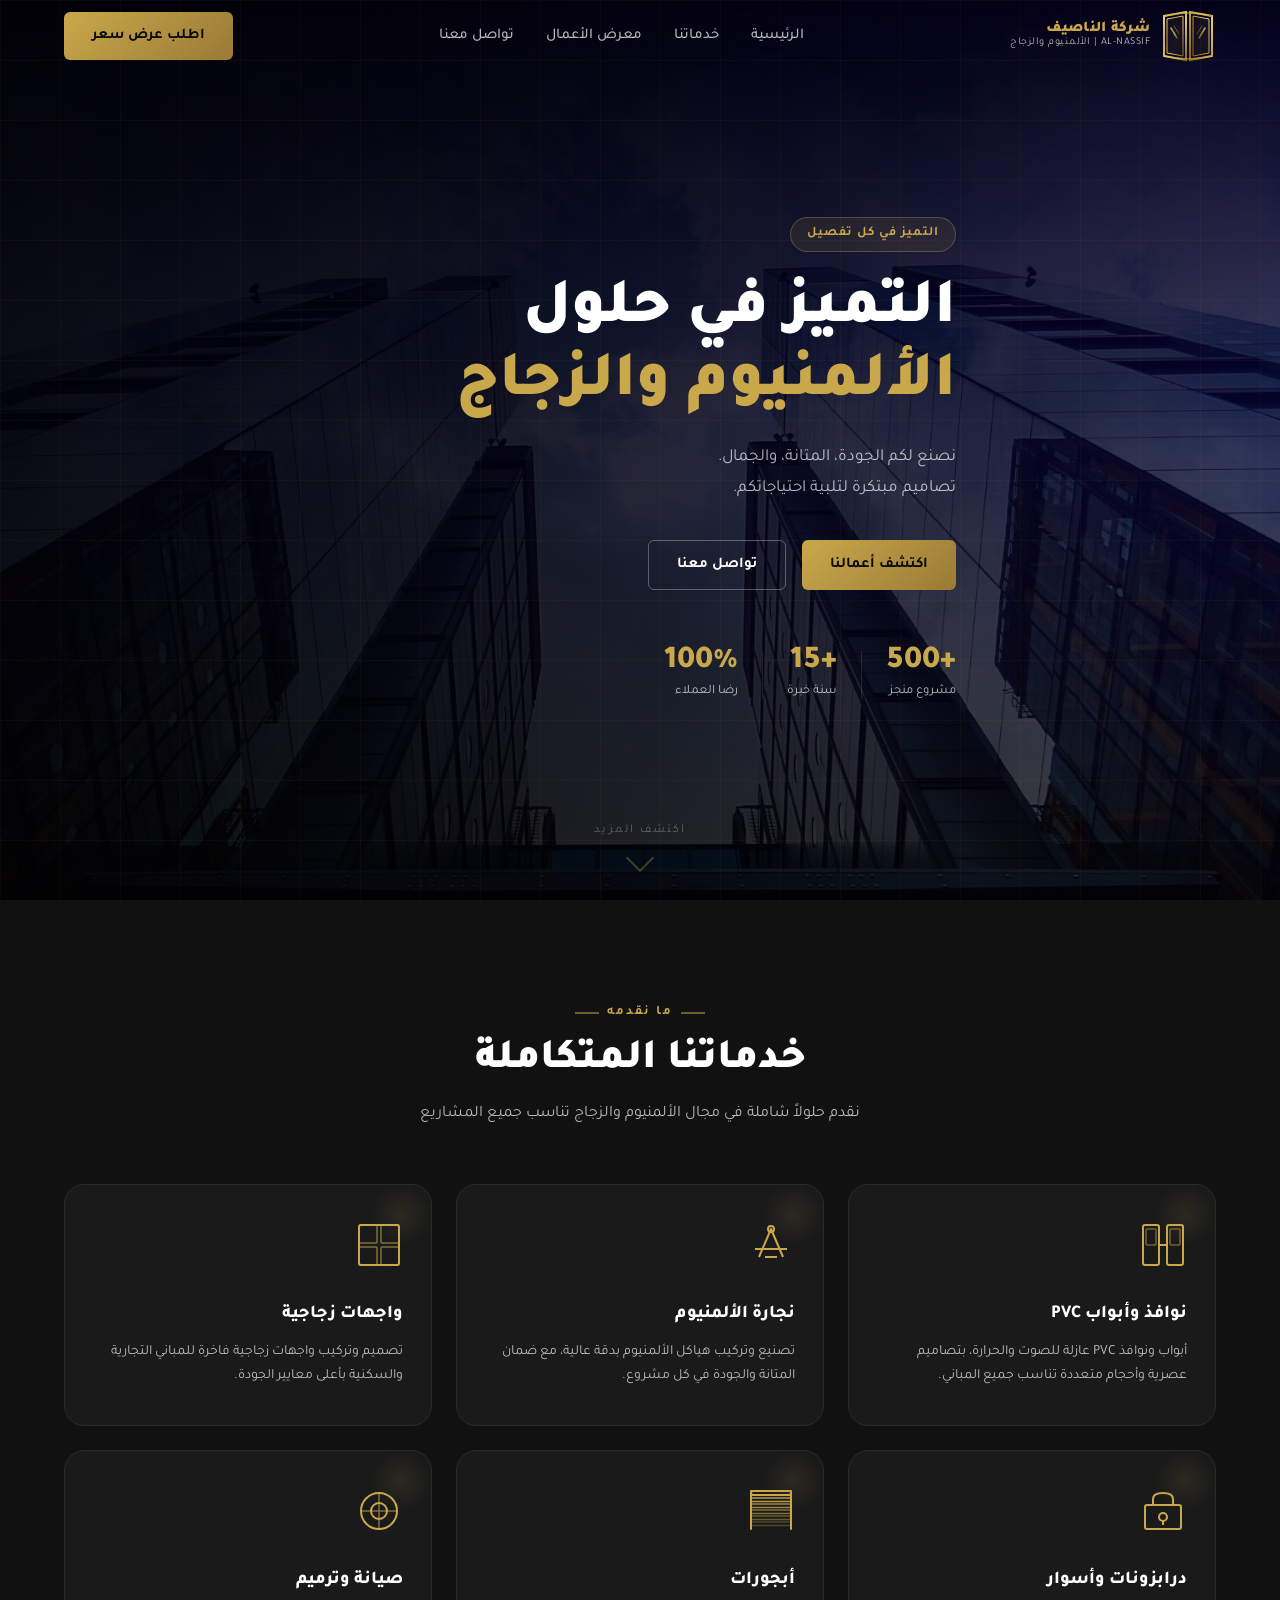
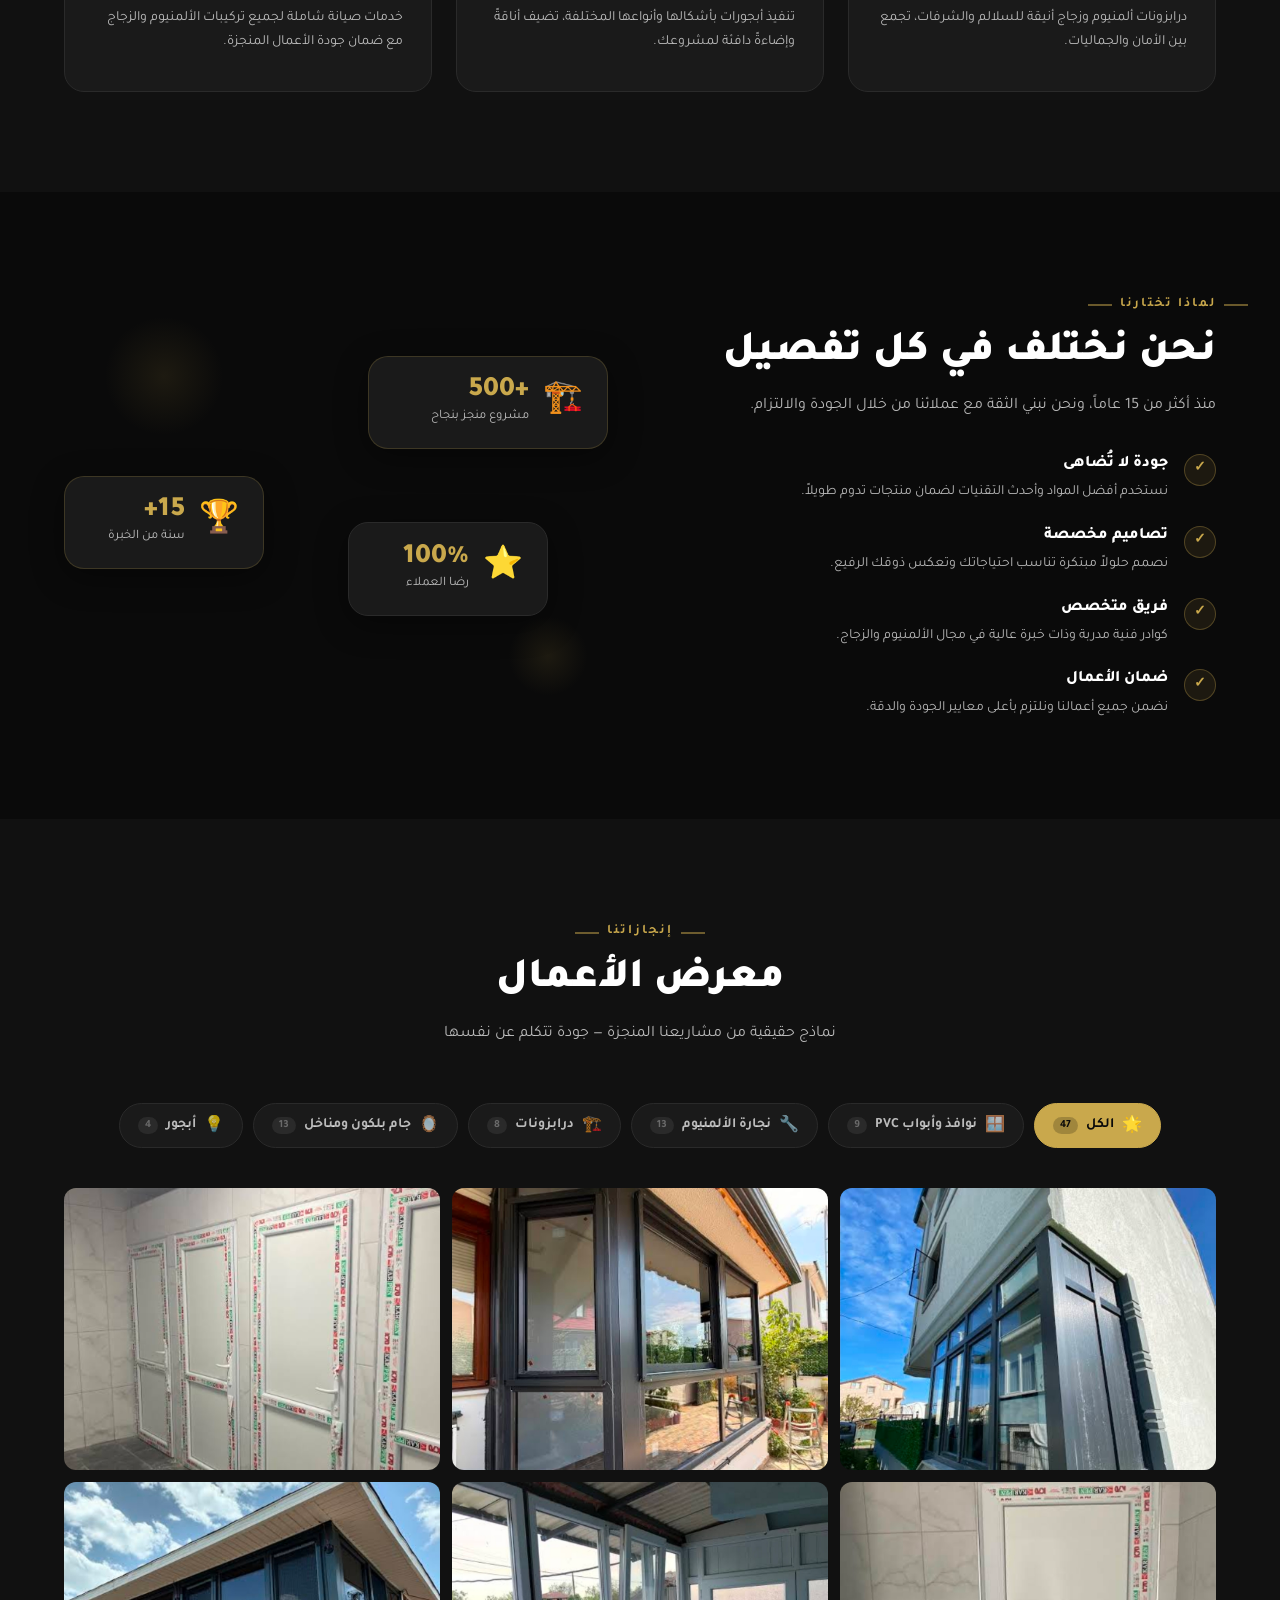
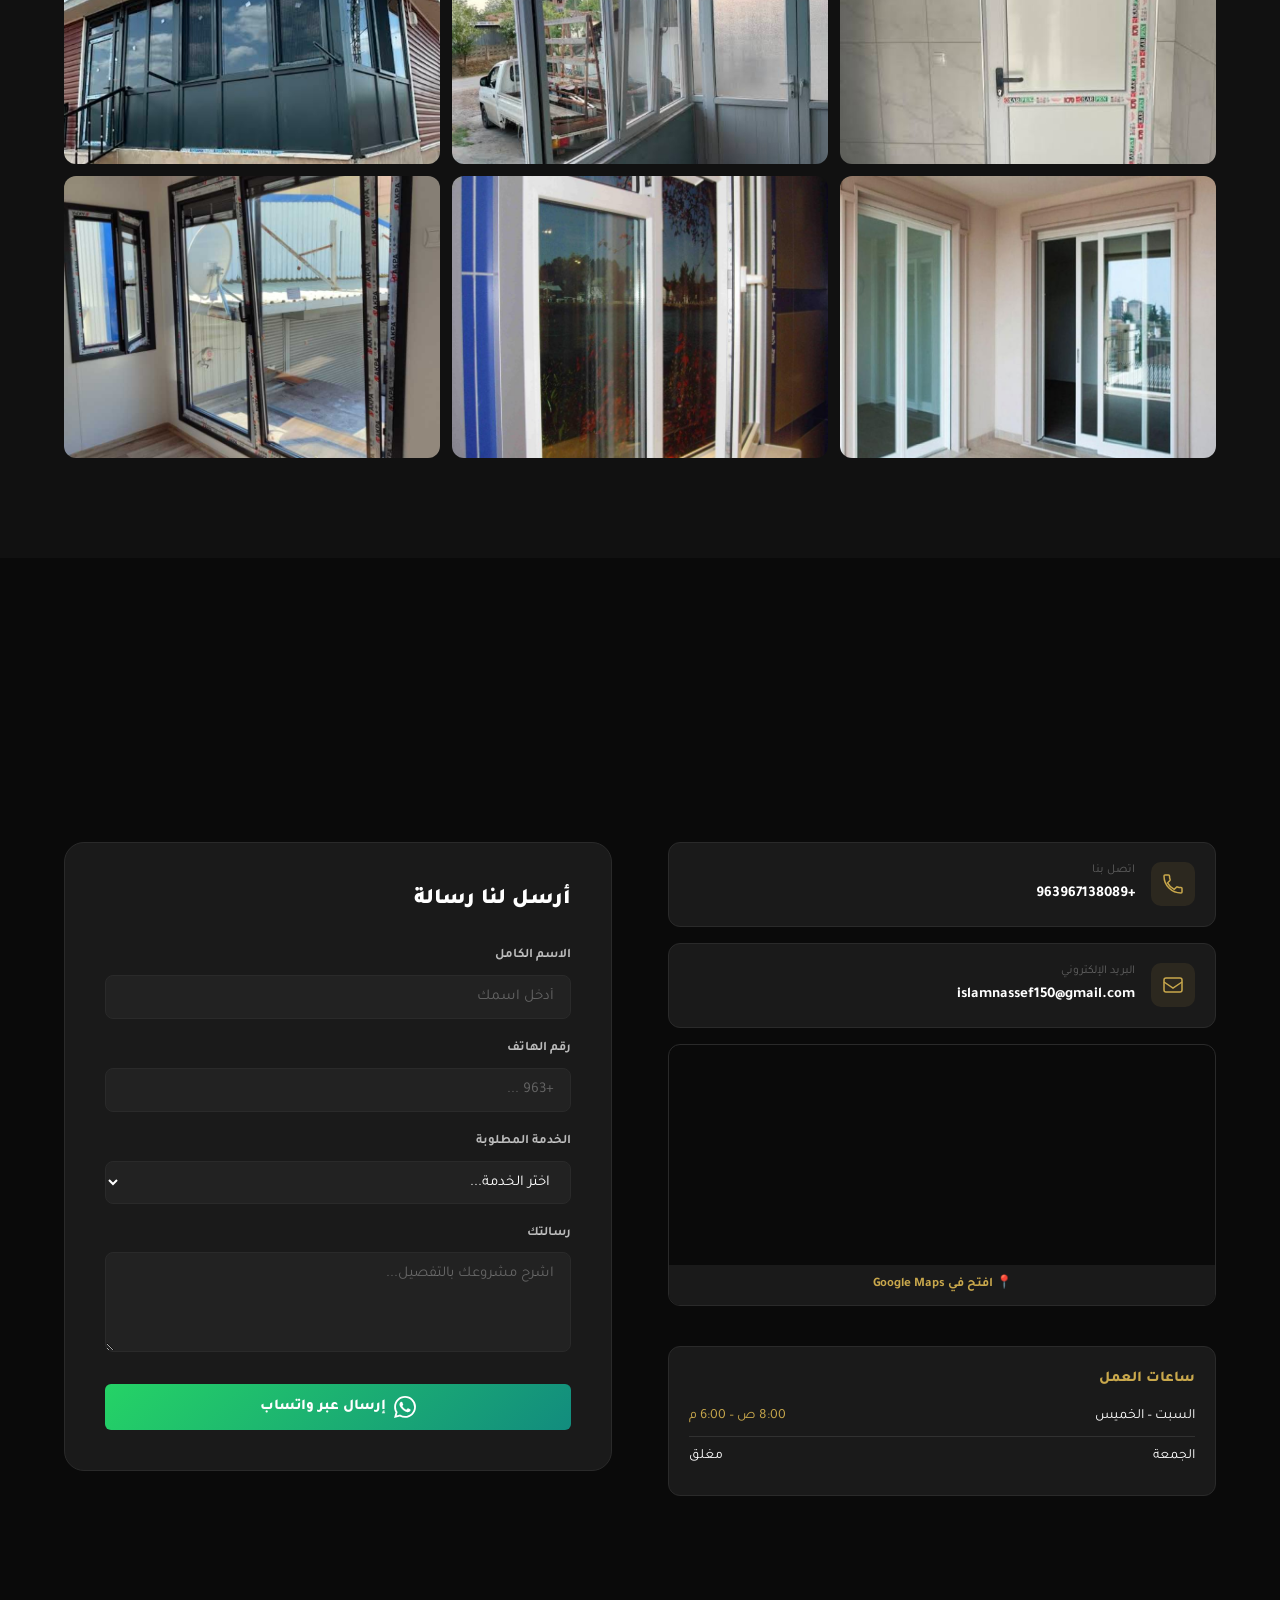
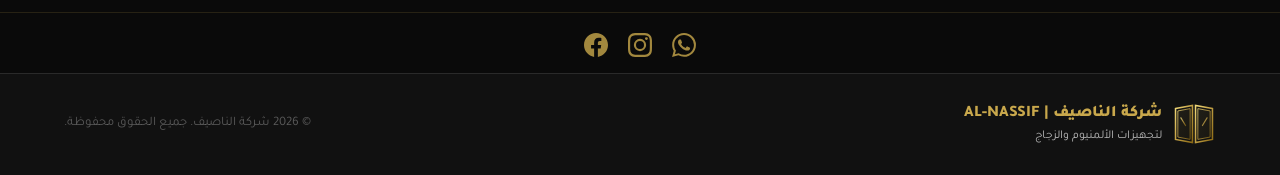
==== commit 7d247d70: "Add files via upload" ====
--- a/index.html
+++ b/index.html
@@ -705,7 +705,7 @@
     </div>
   </section>
     <div class="footer__social-bar">
-  <a href="https://wa.me/905315402008" target="_blank" class="footer-icon-btn">
+  <a href="https://wa.me/963967138089+" target="_blank" class="footer-icon-btn">
     <svg width="24" height="24" viewBox="0 0 24 24" fill="currentColor">
       <path d="M17.472 14.382c-.297-.149-1.758-.867-2.03-.967-.273-.099-.471-.148-.67.15-.197.297-.767.966-.94 1.164-.173.199-.347.223-.644.075-.297-.15-1.255-.463-2.39-1.475-.883-.788-1.48-1.761-1.653-2.059-.173-.297-.018-.458.13-.606.134-.133.298-.347.446-.52.149-.174.198-.298.298-.497.099-.198.05-.371-.025-.52-.075-.149-.669-1.612-.916-2.207-.242-.579-.487-.5-.669-.51-.173-.008-.371-.01-.57-.01-.198 0-.52.074-.792.372-.272.297-1.04 1.016-1.04 2.479 0 1.462 1.065 2.875 1.213 3.074.149.198 2.096 3.2 5.077 4.487.709.306 1.262.489 1.694.625.712.227 1.36.195 1.871.118.571-.085 1.758-.719 2.006-1.413.248-.694.248-1.289.173-1.413-.074-.124-.272-.198-.57-.347m-5.421 7.403h-.004a9.87 9.87 0 01-5.031-1.378l-.361-.214-3.741.982.998-3.648-.235-.374a9.86 9.86 0 01-1.51-5.26c.001-5.45 4.436-9.884 9.888-9.884 2.64 0 5.122 1.03 6.988 2.898a9.825 9.825 0 012.893 6.994c-.003 5.45-4.437 9.884-9.885 9.884m8.413-18.297A11.815 11.815 0 0012.05 0C5.495 0 .16 5.335.157 11.892c0 2.096.547 4.142 1.588 5.945L.057 24l6.305-1.654a11.882 11.882 0 005.683 1.448h.005c6.554 0 11.89-5.335 11.893-11.893a11.821 11.821 0 00-3.48-8.413z"/>
     </svg>
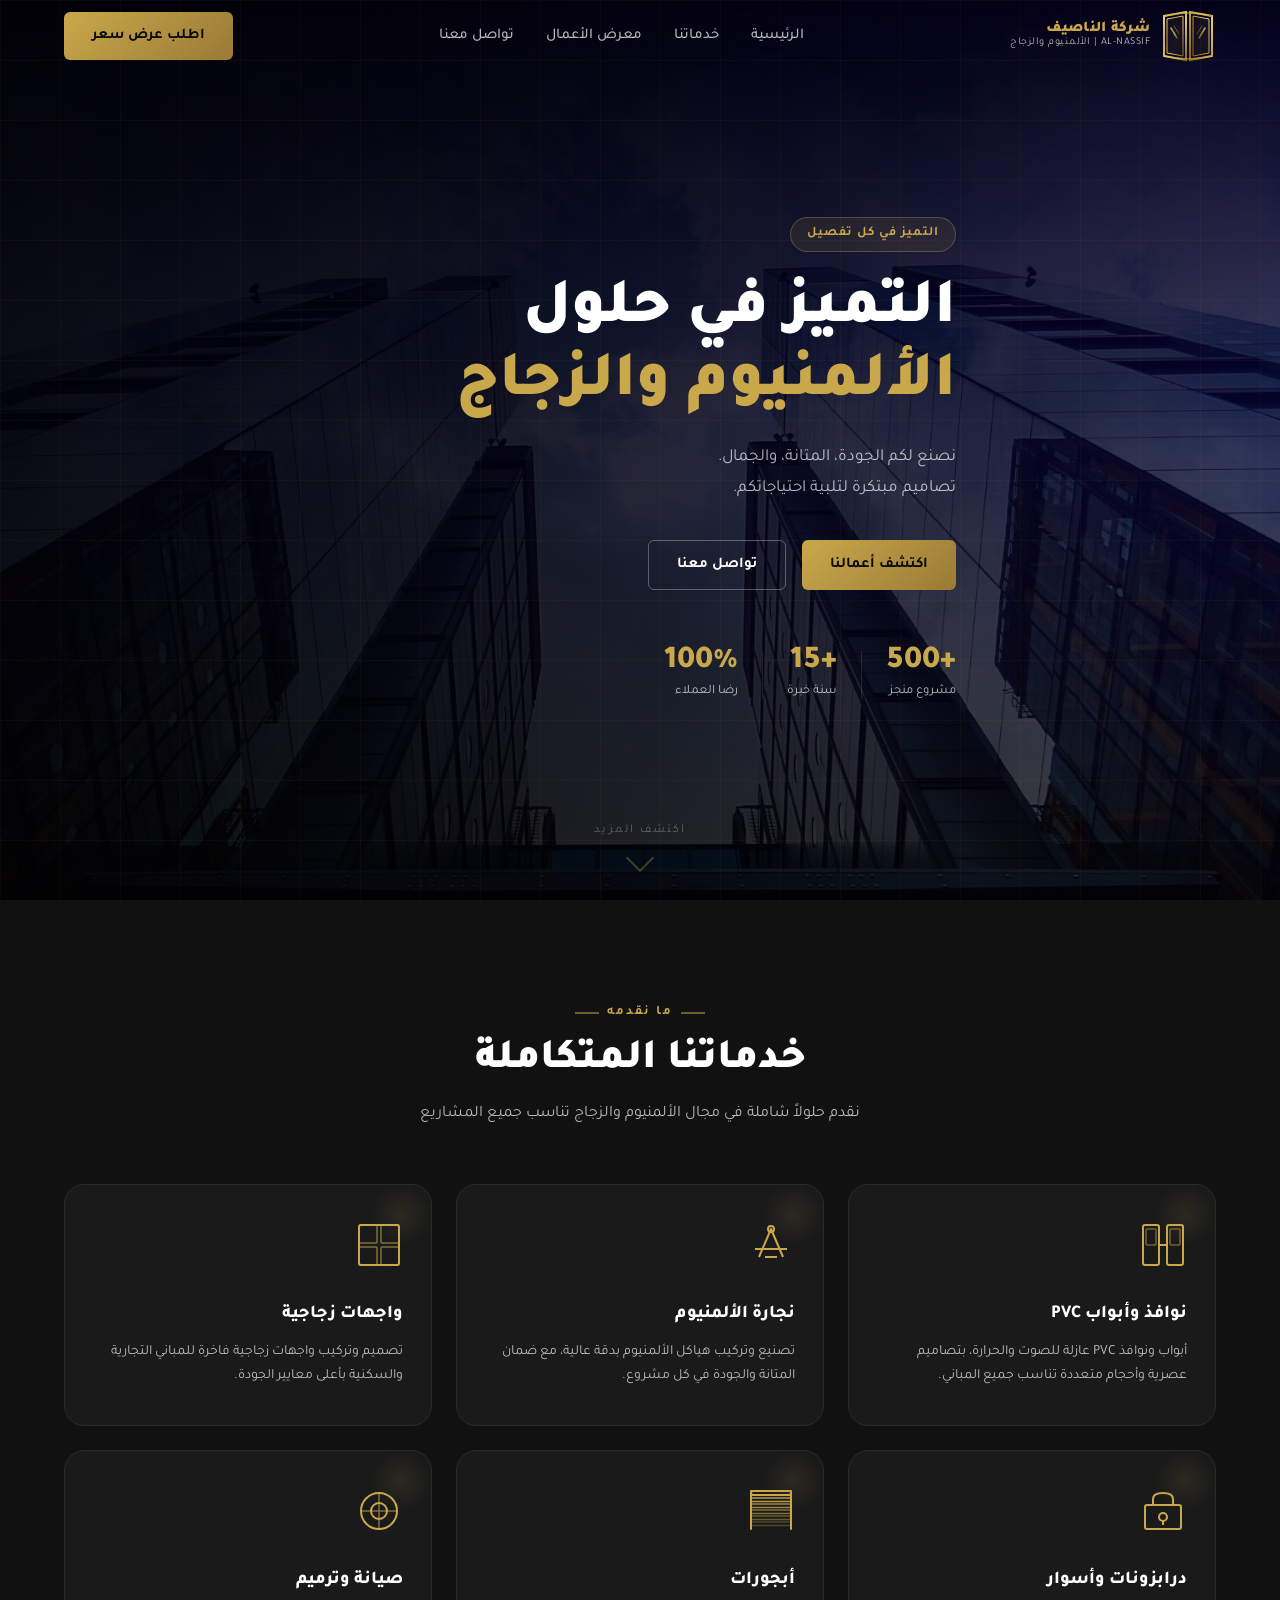
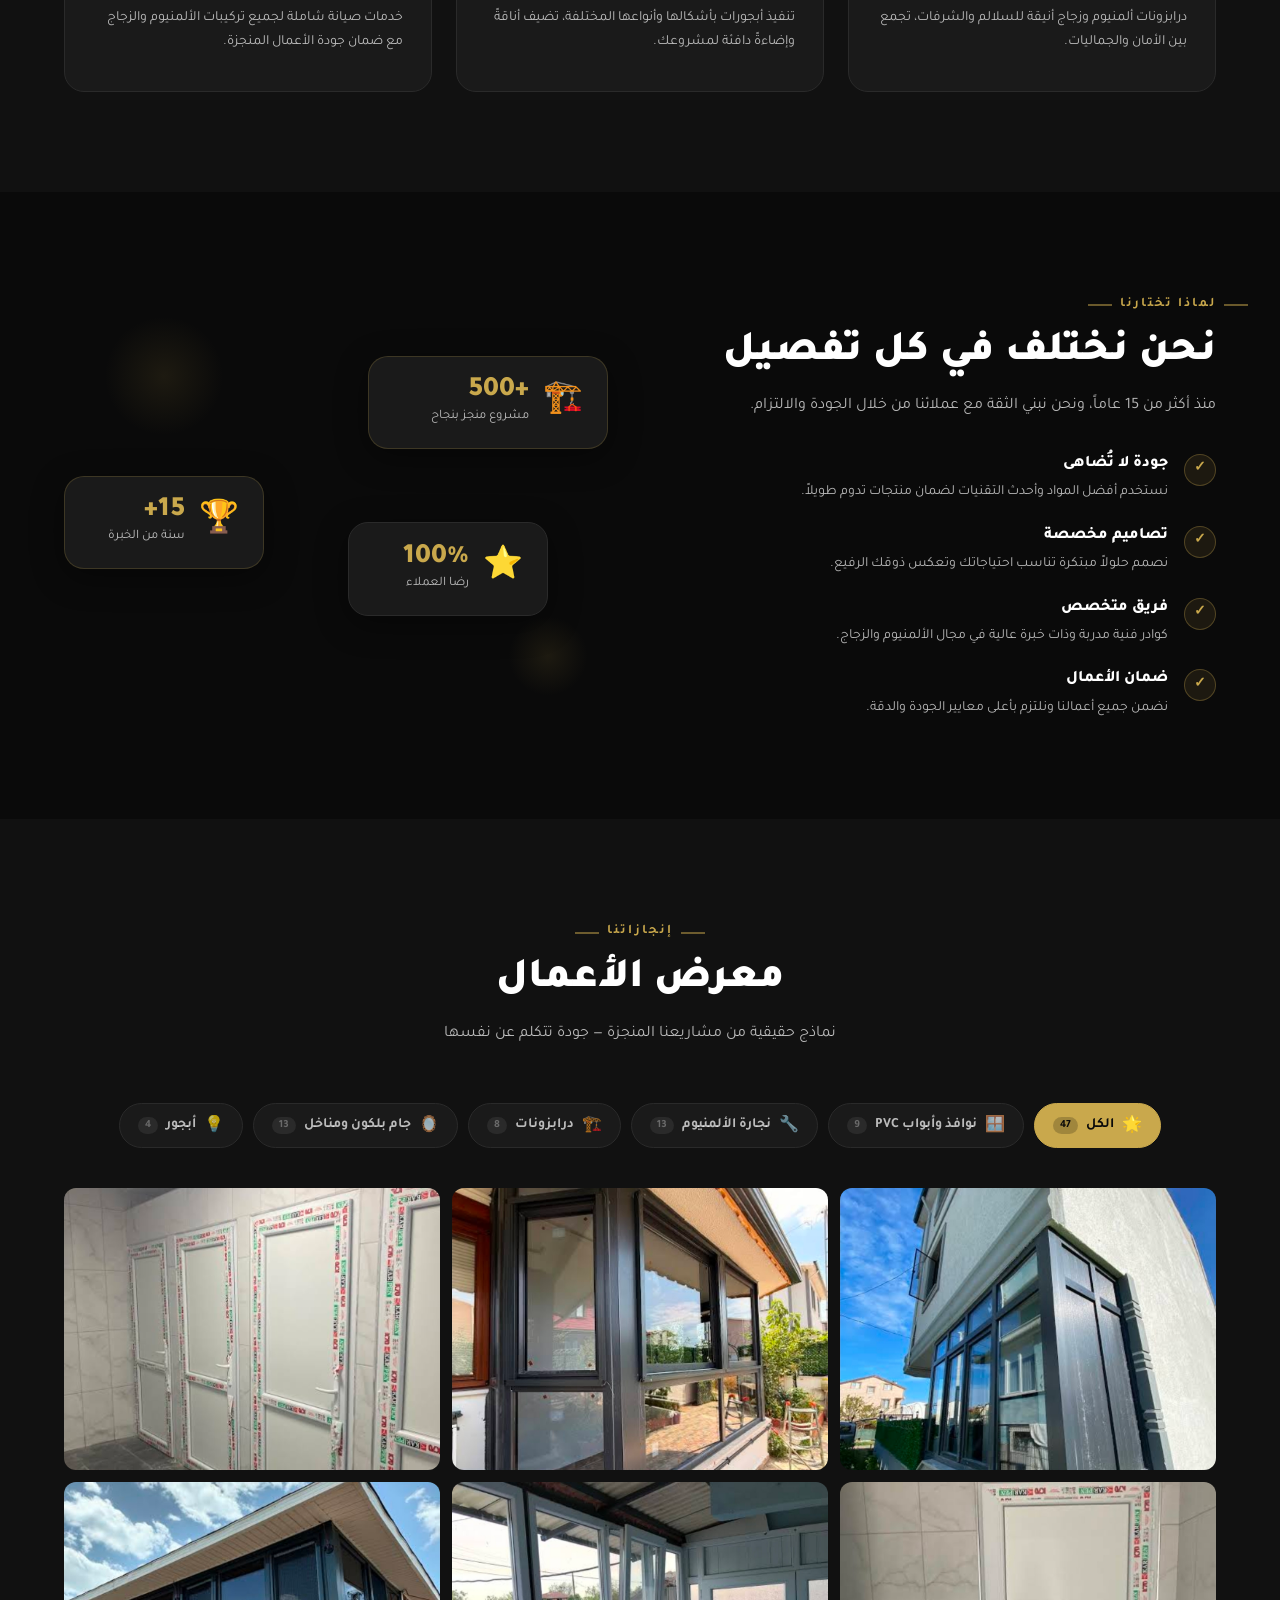
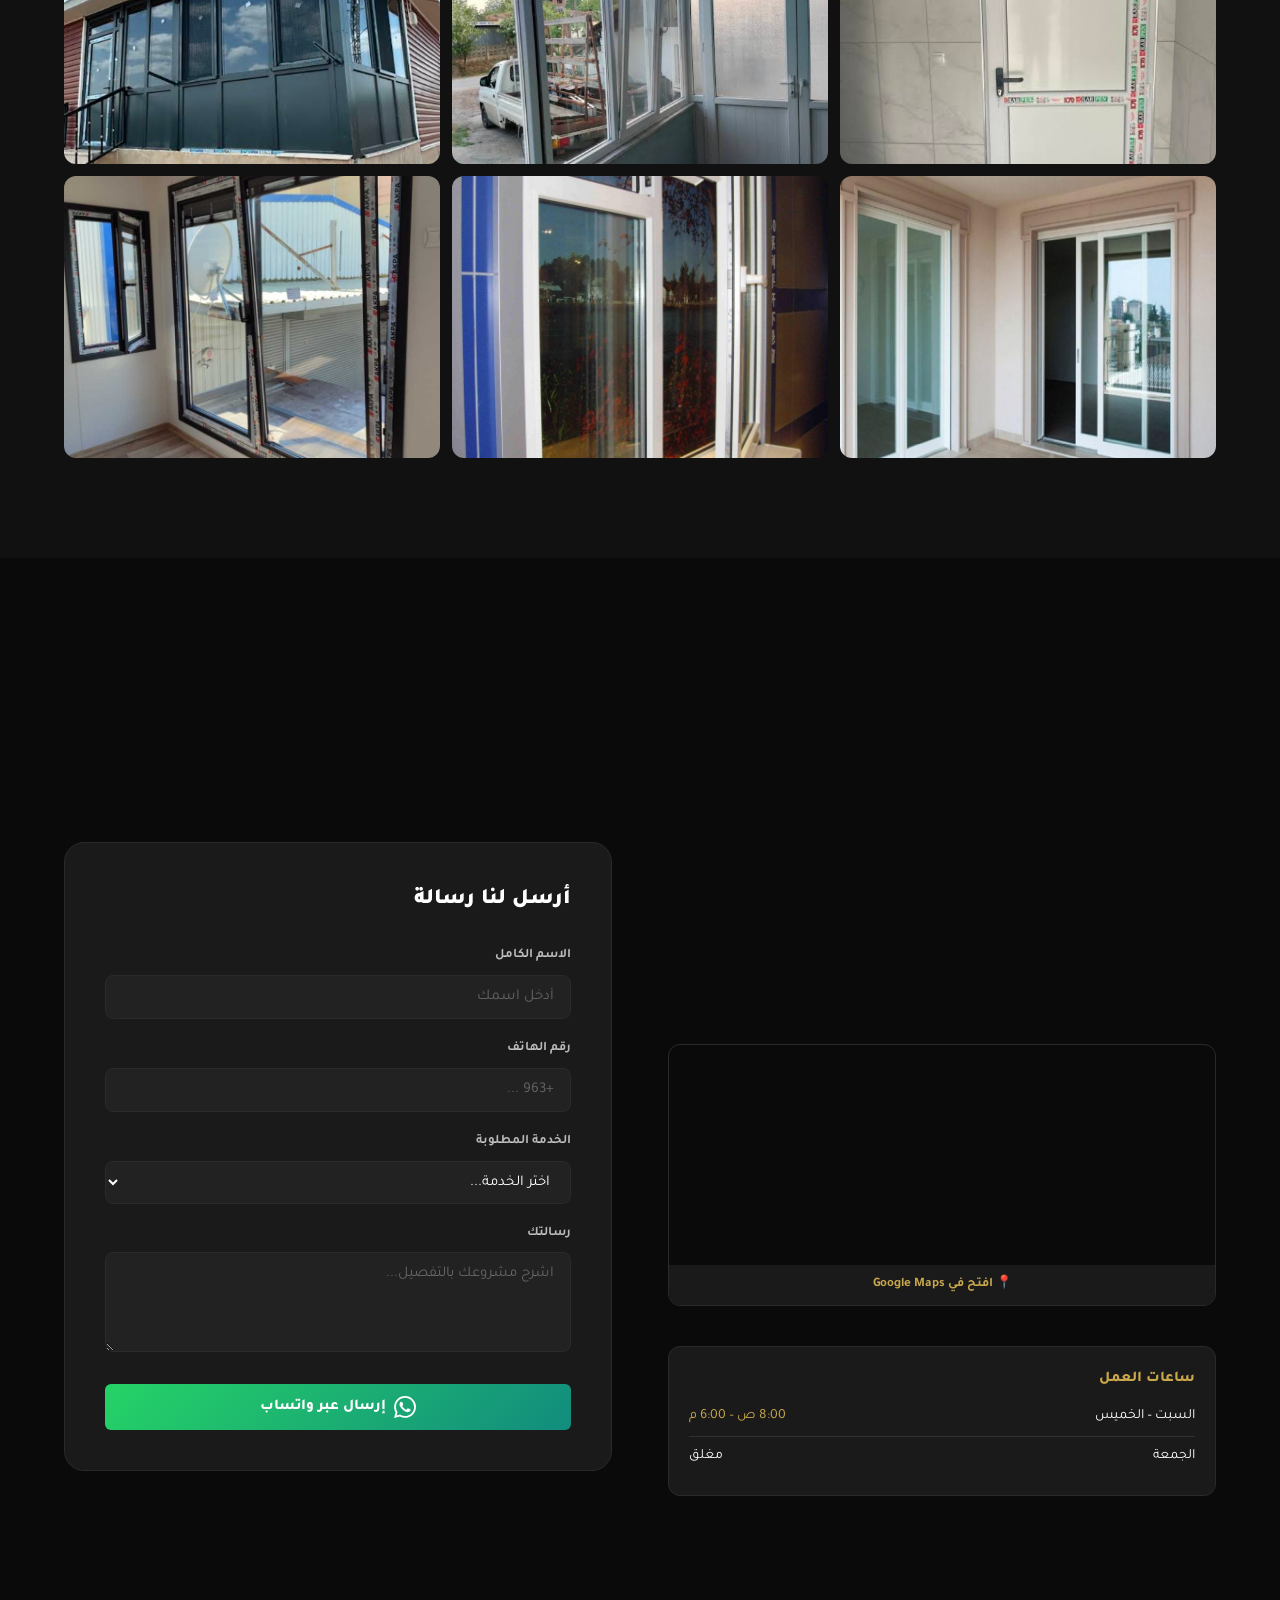
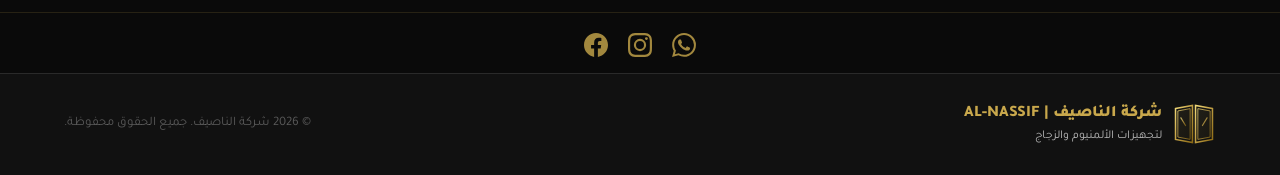
==== commit c6afd164: "Update index.html" ====
--- a/index.html
+++ b/index.html
@@ -606,7 +606,7 @@
             </div>
             <div>
               <span class="contact-card__label">اتصل بنا</span>
-              <a href="tel:+963212130310" class="contact-card__value">+963967138089</a>
+              <a href="tel:963967138089" class="contact-card__value">963967138089</a>
             </div>
           </div>
 
@@ -705,7 +705,7 @@
     </div>
   </section>
     <div class="footer__social-bar">
-  <a href="https://wa.me/963967138089+" target="_blank" class="footer-icon-btn">
+  <a href="https://wa.me/963967138089" target="_blank" class="footer-icon-btn">
     <svg width="24" height="24" viewBox="0 0 24 24" fill="currentColor">
       <path d="M17.472 14.382c-.297-.149-1.758-.867-2.03-.967-.273-.099-.471-.148-.67.15-.197.297-.767.966-.94 1.164-.173.199-.347.223-.644.075-.297-.15-1.255-.463-2.39-1.475-.883-.788-1.48-1.761-1.653-2.059-.173-.297-.018-.458.13-.606.134-.133.298-.347.446-.52.149-.174.198-.298.298-.497.099-.198.05-.371-.025-.52-.075-.149-.669-1.612-.916-2.207-.242-.579-.487-.5-.669-.51-.173-.008-.371-.01-.57-.01-.198 0-.52.074-.792.372-.272.297-1.04 1.016-1.04 2.479 0 1.462 1.065 2.875 1.213 3.074.149.198 2.096 3.2 5.077 4.487.709.306 1.262.489 1.694.625.712.227 1.36.195 1.871.118.571-.085 1.758-.719 2.006-1.413.248-.694.248-1.289.173-1.413-.074-.124-.272-.198-.57-.347m-5.421 7.403h-.004a9.87 9.87 0 01-5.031-1.378l-.361-.214-3.741.982.998-3.648-.235-.374a9.86 9.86 0 01-1.51-5.26c.001-5.45 4.436-9.884 9.888-9.884 2.64 0 5.122 1.03 6.988 2.898a9.825 9.825 0 012.893 6.994c-.003 5.45-4.437 9.884-9.885 9.884m8.413-18.297A11.815 11.815 0 0012.05 0C5.495 0 .16 5.335.157 11.892c0 2.096.547 4.142 1.588 5.945L.057 24l6.305-1.654a11.882 11.882 0 005.683 1.448h.005c6.554 0 11.89-5.335 11.893-11.893a11.821 11.821 0 00-3.48-8.413z"/>
     </svg>
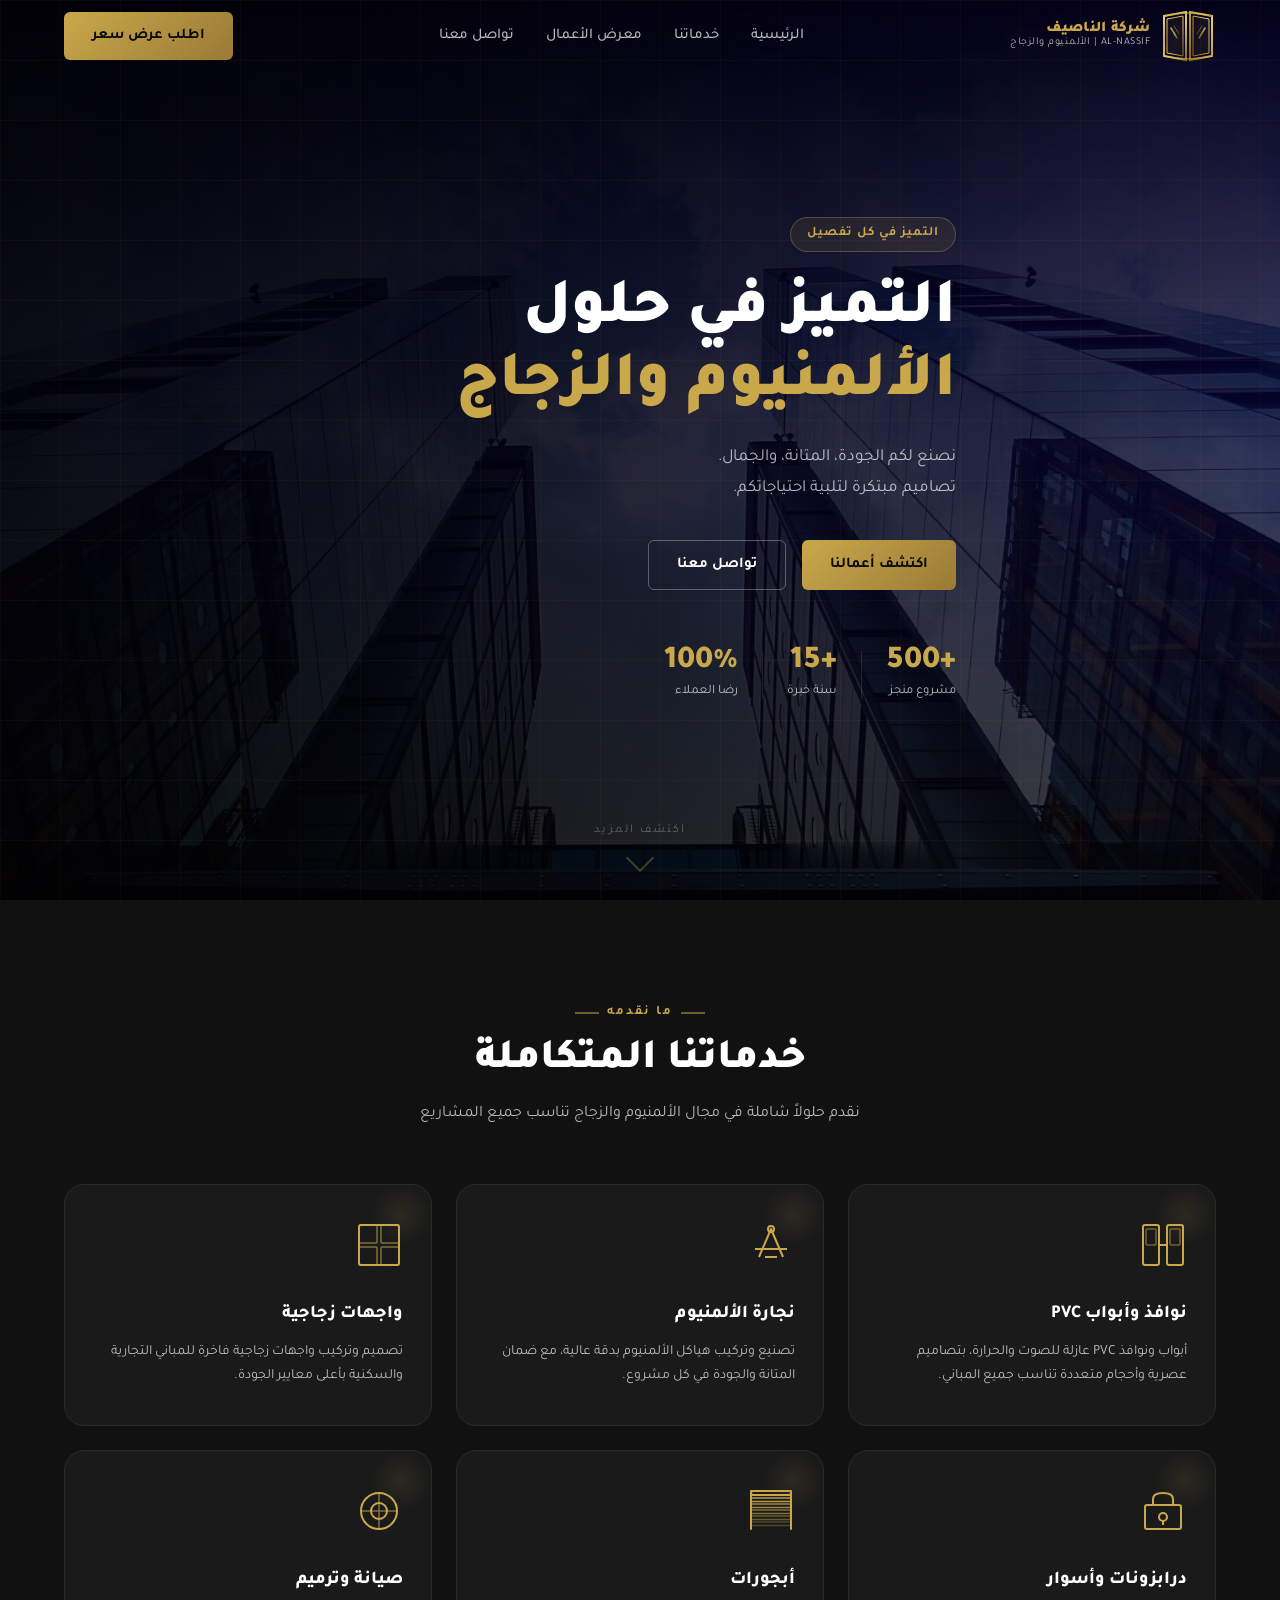
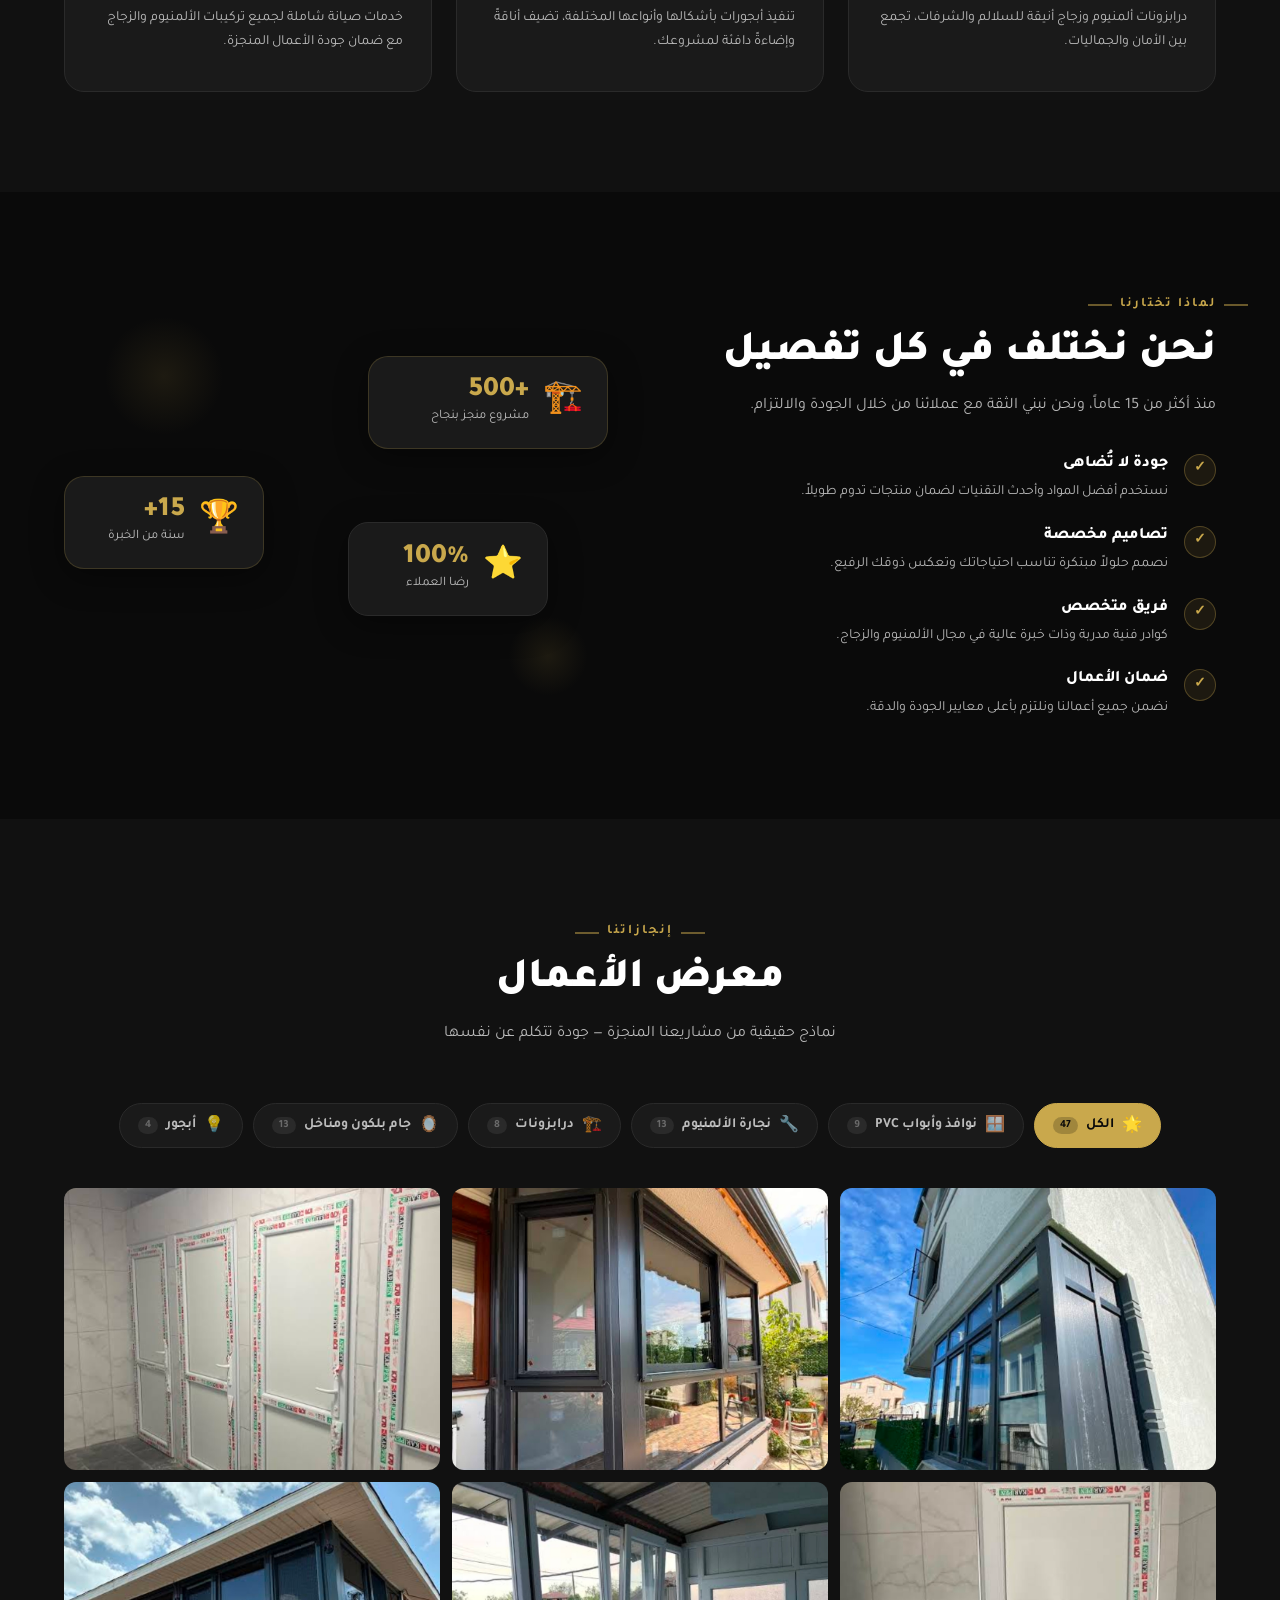
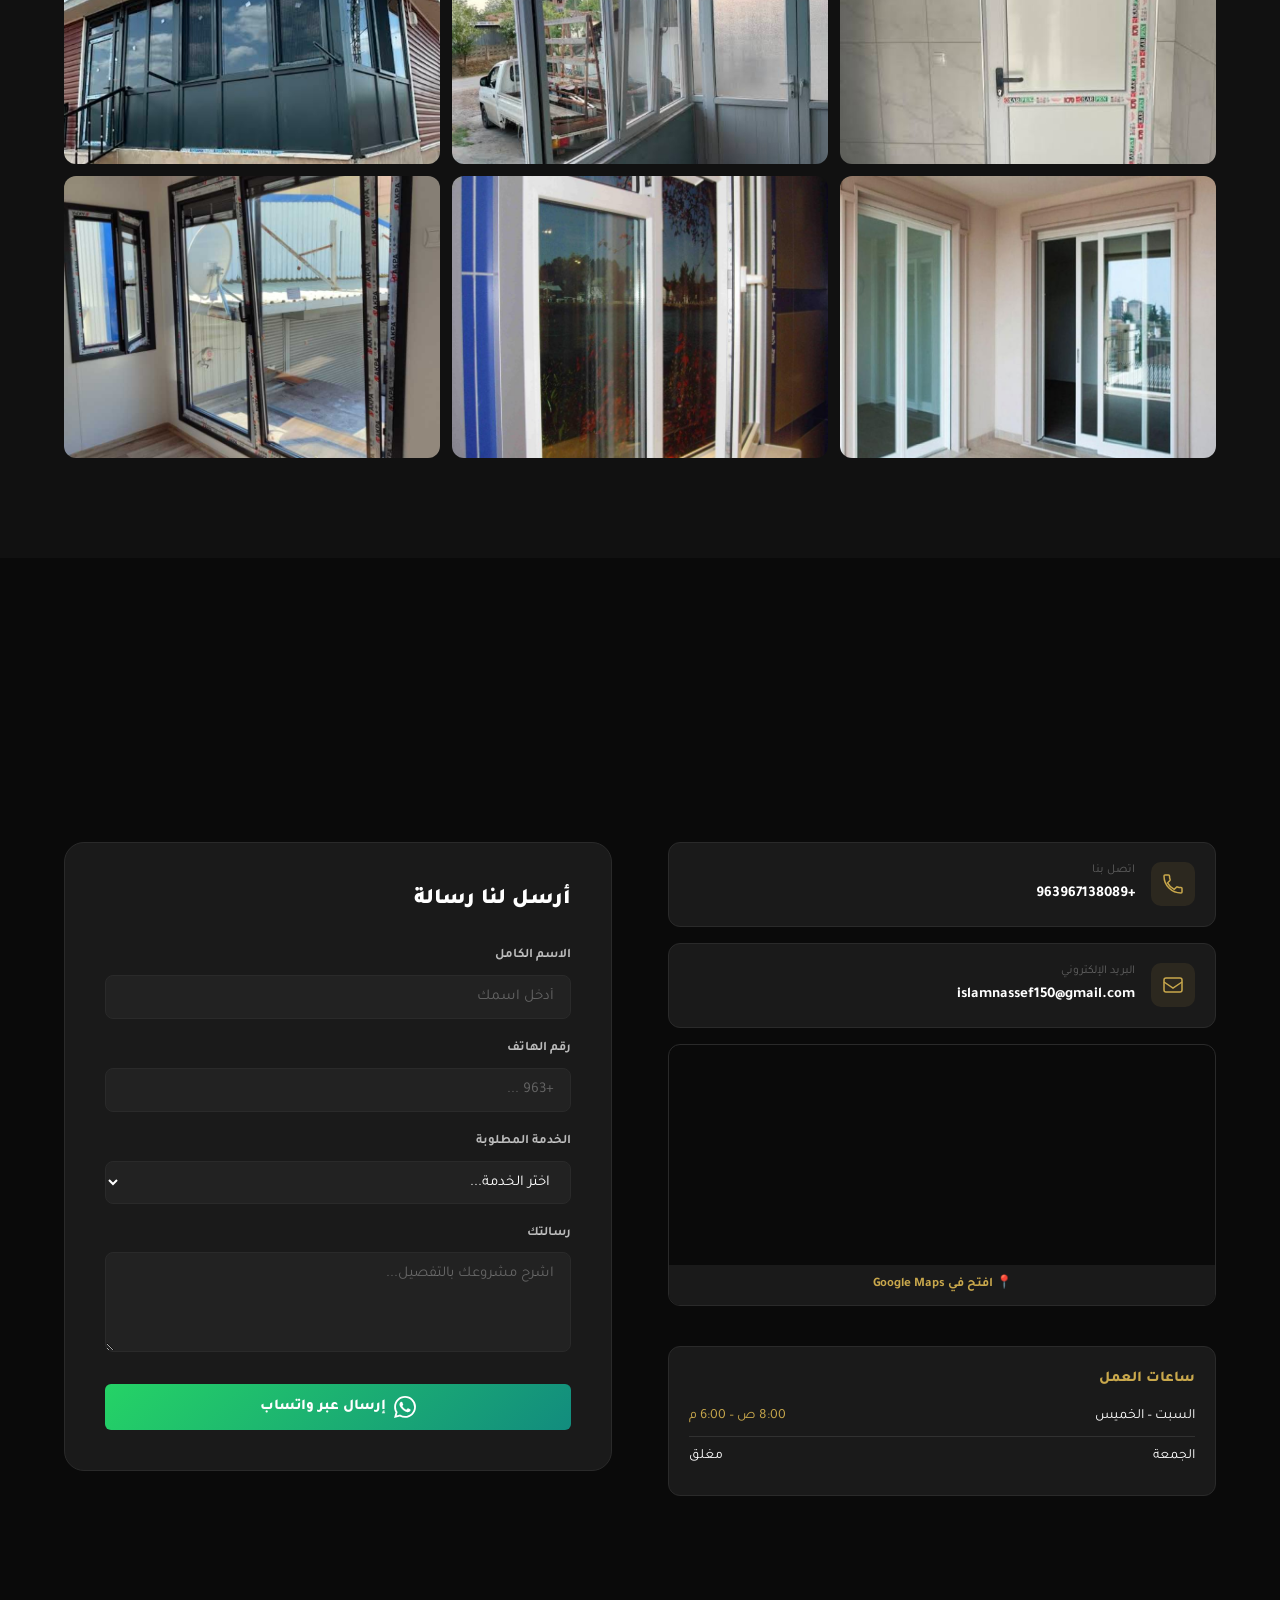
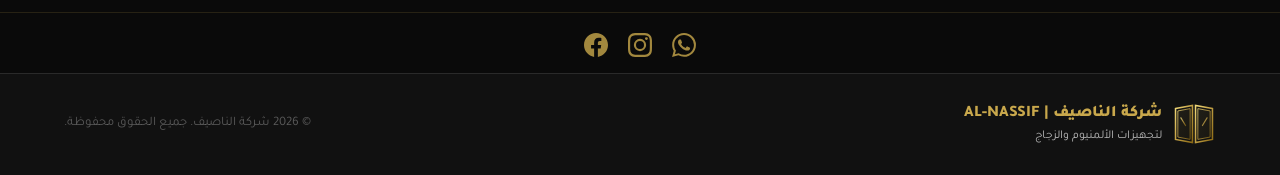
==== commit c66fca93: "Add files via upload" ====
--- a/index.html
+++ b/index.html
@@ -576,13 +576,13 @@
   <div class="lightbox" id="lightbox" onclick="closeLightbox(event)">
     <button class="lightbox__close" onclick="closeLightboxBtn()">✕</button>
     <div class="lightbox__inner">
-      <button class="lightbox__nav lightbox__nav--prev" onclick="lightboxNav(-1)">&#8249;</button>
-      <div class="lightbox__img-wrap">
-        <img src="" alt="" id="lightbox-img"/>
-        <div class="lightbox__caption" id="lightbox-caption"></div>
-      </div>
-      <button class="lightbox__nav lightbox__nav--next" onclick="lightboxNav(1)">&#8250;</button>
-    </div>
+  <div class="lightbox__img-wrap">
+    <button class="lightbox__nav lightbox__nav--prev" onclick="event.stopPropagation(); lightboxNav(-1)">&#8249;</button>
+    <button class="lightbox__nav lightbox__nav--next" onclick="event.stopPropagation(); lightboxNav(1)">&#8250;</button>
+    <img src="" alt="" id="lightbox-img"/>
+    <div class="lightbox__caption" id="lightbox-caption"></div>
+  </div>
+</div>
   </div>
 
   <!-- ===== CONTACT ===== -->
@@ -606,7 +606,7 @@
             </div>
             <div>
               <span class="contact-card__label">اتصل بنا</span>
-              <a href="tel:963967138089" class="contact-card__value">963967138089</a>
+              <a href="tel:+963967138089" class="contact-card__value">+963967138089</a>
             </div>
           </div>
 
--- a/style.css
+++ b/style.css
@@ -1324,6 +1324,7 @@
   display: flex;
   align-items: center;
   justify-content: center;
+  z-index: 10;
 }
 
 .lightbox__close:hover {
@@ -1335,23 +1336,29 @@
 .lightbox__inner {
   display: flex;
   align-items: center;
-  gap: 16px;
+  justify-content: center;
   max-width: 90vw;
   max-height: 90vh;
 }
 
 .lightbox__img-wrap {
   position: relative;
-  max-width: 80vw;
+  max-width: 90vw;
+  max-height: 90vh;
+    min-width: 200px; /* ← أضف هذا */
+
+}
+
+.lightbox__img-wrap img {
+  max-width: 90vw;
   max-height: 85vh;
-}
-
-.lightbox__img-wrap img {
-  max-width: 80vw;
-  max-height: 82vh;
+  width: auto;
+  height: auto;
   object-fit: contain;
   border-radius: var(--radius);
   display: block;
+    margin: 0 auto; /* ← يمركز الصورة */
+
 }
 
 .lightbox__caption {
@@ -1362,17 +1369,21 @@
   margin-top: 12px;
 }
 
+/* الأسهم داخل الصورة */
 .lightbox__nav {
-  background: rgba(255,255,255,0.08);
-  border: 1px solid rgba(255,255,255,0.15);
-  color: var(--white);
-  width: 48px;
-  height: 48px;
+  position: absolute;
+  top: 50%;
+  transform: translateY(-50%);
+  z-index: 10;
+  background: rgba(0, 0, 0, 0.55);
+  border: 1px solid var(--gold-30);
+  color: var(--gold);
+  width: 44px;
+  height: 44px;
   border-radius: 50%;
-  font-size: 28px;
+  font-size: 24px;
   cursor: pointer;
   transition: var(--transition);
-  flex-shrink: 0;
   display: flex;
   align-items: center;
   justify-content: center;
@@ -1383,19 +1394,28 @@
   background: var(--gold);
   color: var(--black);
   border-color: var(--gold);
-}
-
-/* Responsive portfolio */
+  
+}
+.lightbox__nav--prev {
+  right: 12px;
+}
+
+.lightbox__nav--next {
+  left: 12px;
+}
+
+
+
+
+/* Responsive */
 @media (max-width: 768px) {
-  .portfolio__grid {
-    grid-template-columns: repeat(2, 1fr);
-  }
-  .tab-btn span:not(.tab-icon):not(.tab-count) {
-    display: none;
-  }
-  .tab-btn {
-    padding: 10px 14px;
-  }
+  .lightbox__nav {
+    width: 36px;
+    height: 36px;
+    font-size: 20px;
+  }
+.lightbox__nav--prev { right: 8px; }
+.lightbox__nav--next { left: 8px; }
 }
 
 @media (max-width: 480px) {
